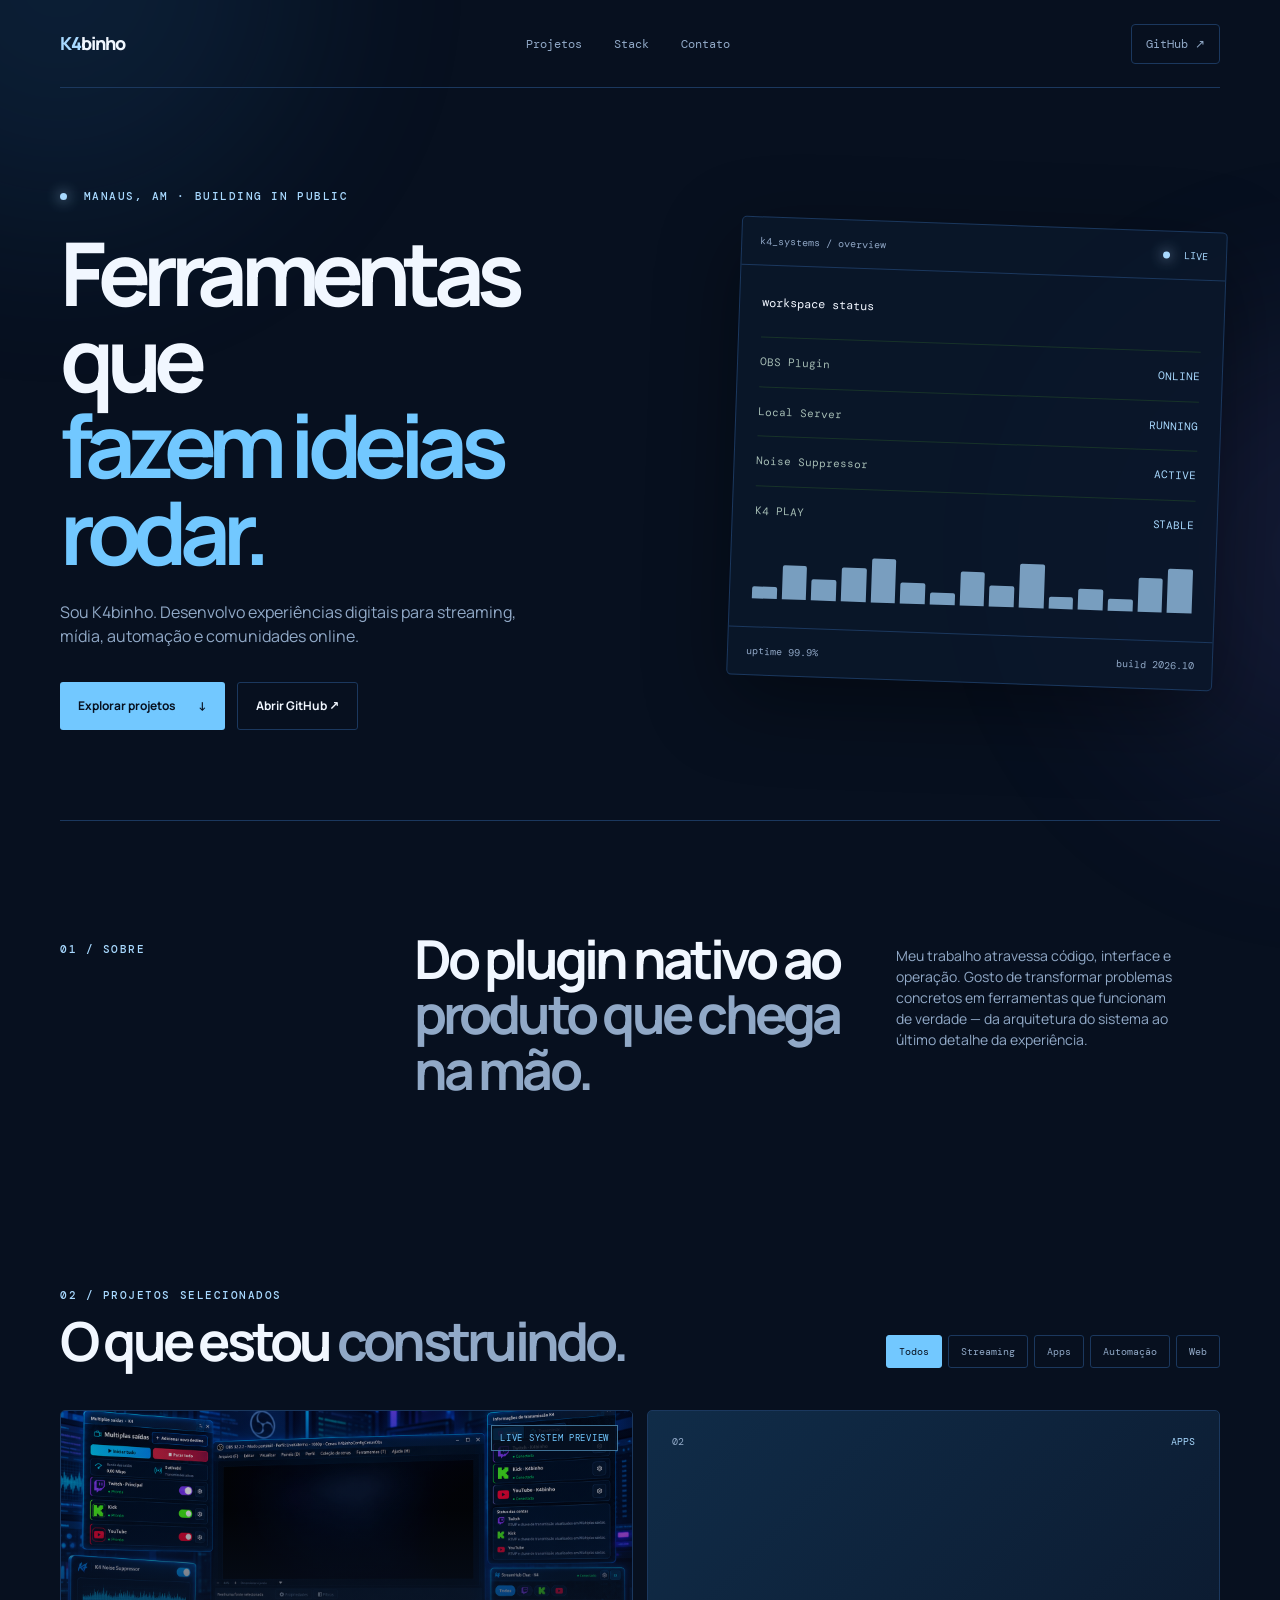
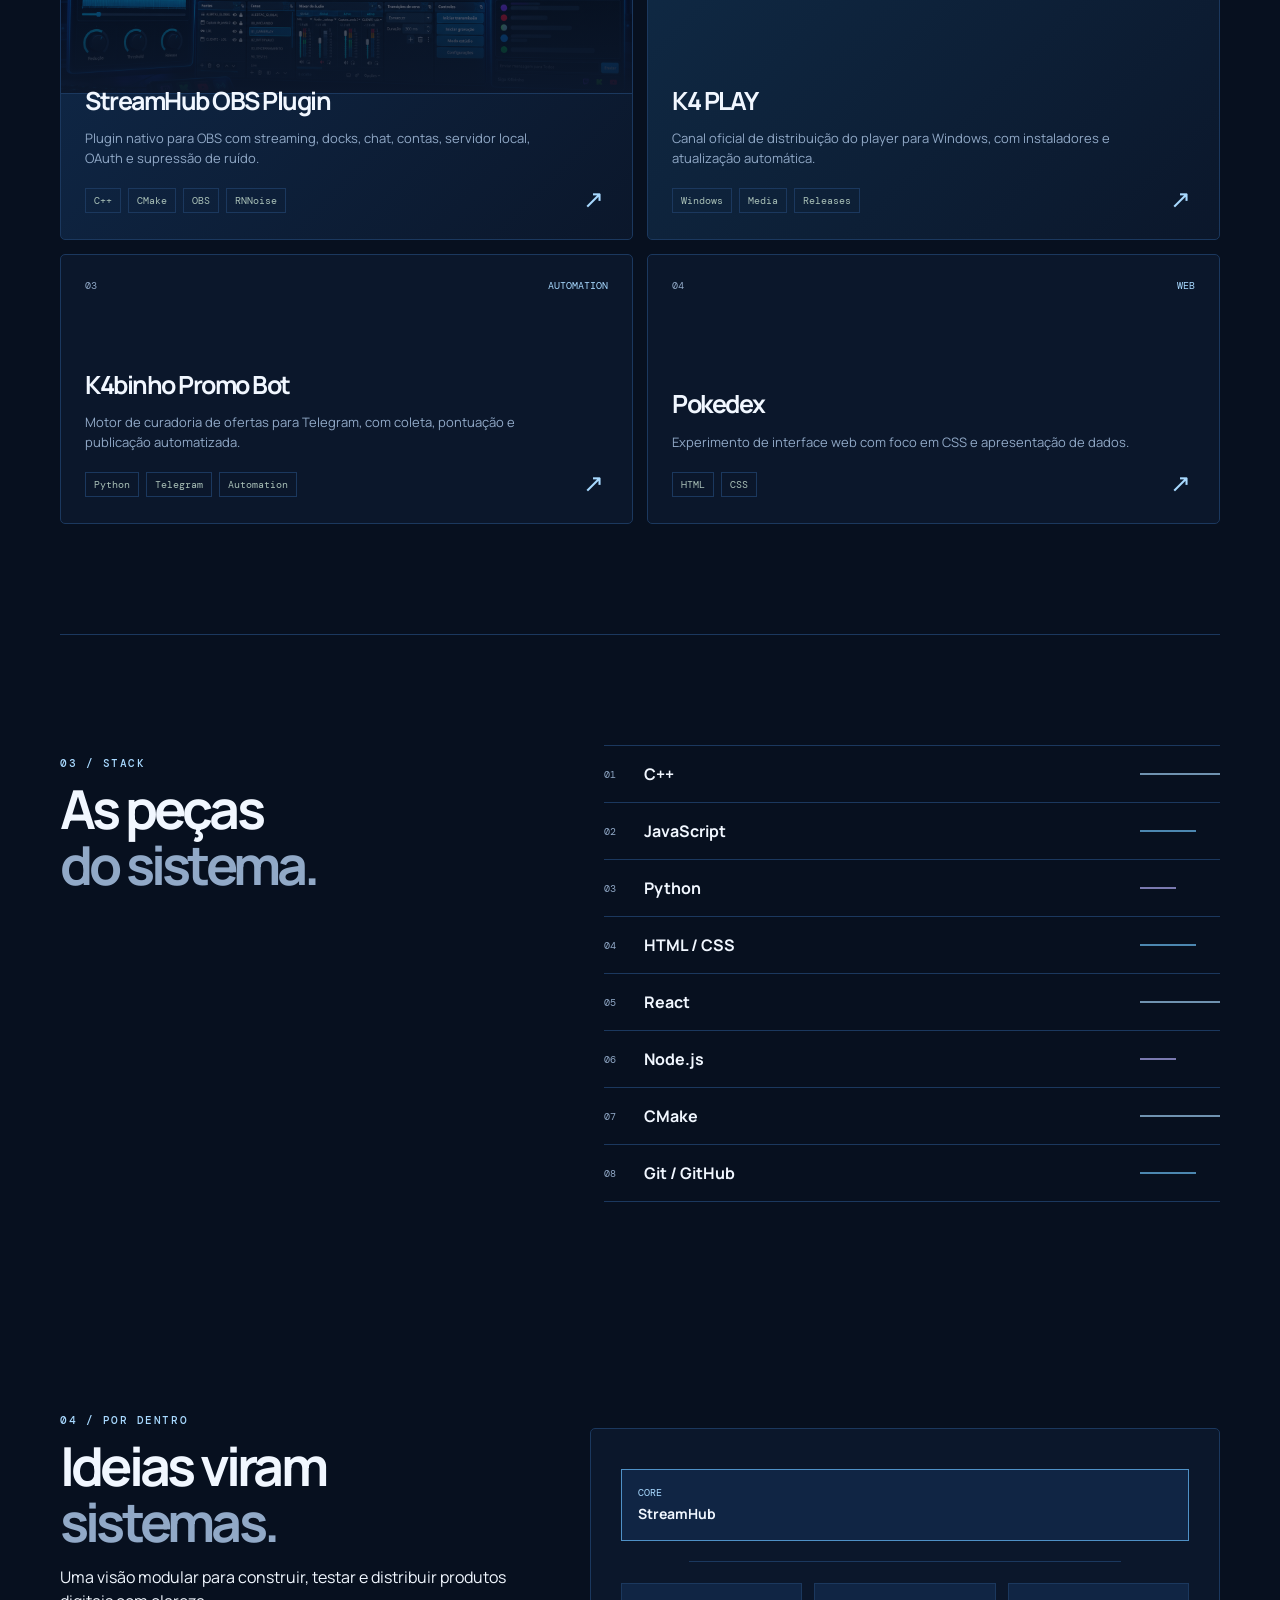
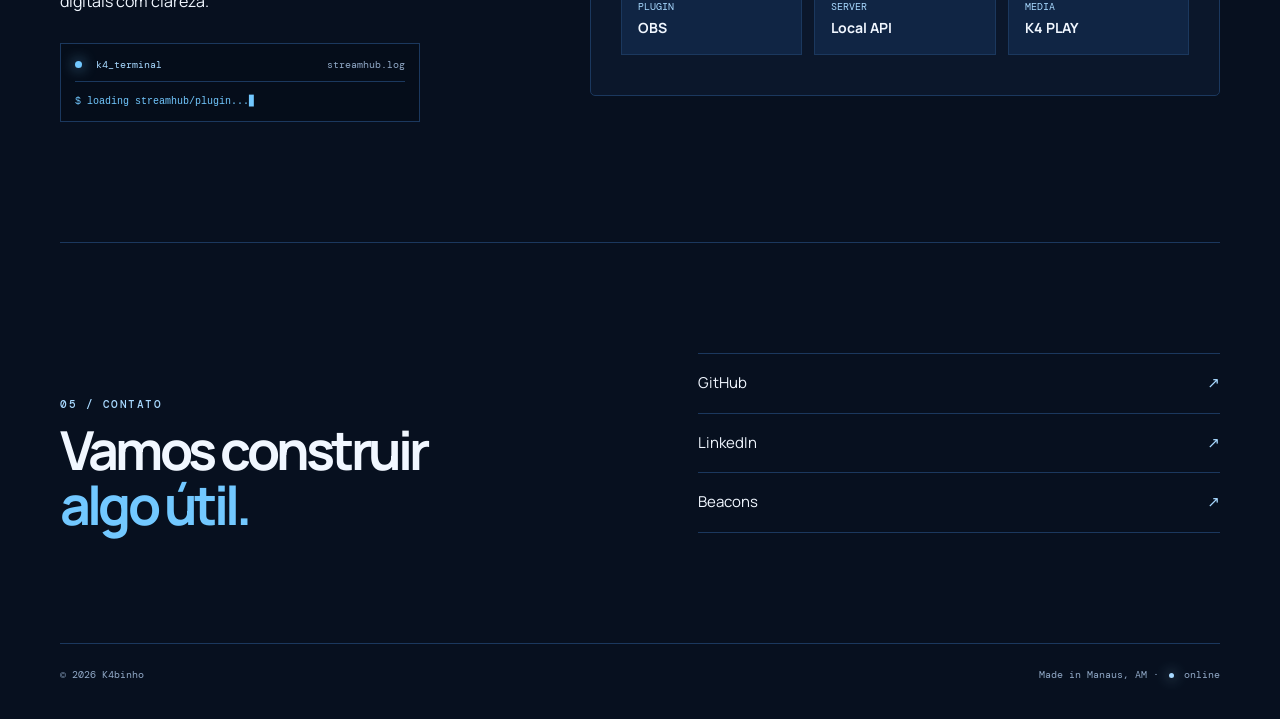
==== index.html @ f8a4375a "feat: add portfolio favicon" ====
<!doctype html>
<html lang="pt-BR">
  <head>
    <meta charset="UTF-8" />
    <meta name="viewport" content="width=device-width, initial-scale=1.0" />
    <meta name="description" content="Portfólio de K4binho: streaming, mídia, automação e experiências digitais." />
    <link rel="icon" type="image/svg+xml" href="./assets/favicon.svg" />
    <title>K4binho — Digital systems & creative tools</title>
    <link rel="stylesheet" href="./styles.css" />
    <link rel="stylesheet" href="./theme-blue.css" />
    <link rel="stylesheet" href="./gallery.css" />
    <link rel="stylesheet" href="./carousel.css" />
  </head>
  <body>
    <div class="ambient ambient-one"></div><div class="ambient ambient-two"></div>
    <header class="site-header container">
      <a class="brand" href="#top" aria-label="K4binho início"><span class="brand-mark">K4</span><span>binho</span></a>
      <nav aria-label="Navegação principal"><a href="#projects">Projetos</a><a href="#stack">Stack</a><a href="#contact">Contato</a></nav>
      <a class="header-link" href="https://github.com/K4binho" target="_blank" rel="noreferrer">GitHub ↗</a>
    </header>

    <main id="top">
      <section class="hero container">
        <div class="hero-copy">
          <p class="eyebrow"><span class="pulse"></span> MANAUS, AM · BUILDING IN PUBLIC</p>
          <h1>Ferramentas que<br /><em>fazem ideias rodar.</em></h1>
          <p class="hero-text">Sou K4binho. Desenvolvo experiências digitais para streaming, mídia, automação e comunidades online.</p>
          <div class="hero-actions"><a class="button button-primary" href="#projects">Explorar projetos <span>↓</span></a><a class="button button-ghost" href="https://github.com/K4binho" target="_blank" rel="noreferrer">Abrir GitHub ↗</a></div>
        </div>
        <div class="system-panel" aria-label="Painel demonstrativo do sistema">
          <div class="panel-top"><span>k4_systems / overview</span><span class="live"><i></i> LIVE</span></div>
          <div class="panel-body"><div class="panel-title">workspace status</div><div class="panel-line"><span>OBS Plugin</span><b>ONLINE</b></div><div class="panel-line"><span>Local Server</span><b>RUNNING</b></div><div class="panel-line"><span>Noise Suppressor</span><b>ACTIVE</b></div><div class="panel-line"><span>K4 PLAY</span><b>STABLE</b></div><div class="signal"><span></span><span></span><span></span><span></span><span></span><span></span><span></span><span></span><span></span><span></span><span></span><span></span><span></span><span></span><span></span></div></div>
          <div class="panel-footer"><span>uptime 99.9%</span><span>build 2026.10</span></div>
        </div>
      </section>

      <section class="intro container"><p class="section-kicker">01 / SOBRE</p><div><h2>Do plugin nativo ao<br /><span>produto que chega na mão.</span></h2></div><p>Meu trabalho atravessa código, interface e operação. Gosto de transformar problemas concretos em ferramentas que funcionam de verdade — da arquitetura do sistema ao último detalhe da experiência.</p></section>

      <section id="projects" class="projects container"><div class="section-heading"><div><p class="section-kicker">02 / PROJETOS SELECIONADOS</p><h2>O que estou <span>construindo.</span></h2></div><div class="filters" role="group" aria-label="Filtrar projetos"><button class="filter active" data-filter="all">Todos</button><button class="filter" data-filter="streaming">Streaming</button><button class="filter" data-filter="apps">Apps</button><button class="filter" data-filter="automation">Automação</button><button class="filter" data-filter="web">Web</button></div></div><div id="project-grid" class="project-grid"></div></section>

      <section id="stack" class="stack container"><div><p class="section-kicker">03 / STACK</p><h2>As peças<br /><span>do sistema.</span></h2></div><div class="stack-list" id="stack-list"></div></section>

      <section class="architecture container"><div class="architecture-copy"><p class="section-kicker">04 / POR DENTRO</p><h2>Ideias viram<br /><span>sistemas.</span></h2><p>Uma visão modular para construir, testar e distribuir produtos digitais com clareza.</p><div class="terminal"><div><span class="live"><i></i> k4_terminal</span><span>streamhub.log</span></div><code id="terminal-line">$ initializing modular workspace...</code></div></div><div class="flow" aria-label="Fluxo de arquitetura"><div class="flow-node main-node"><small>CORE</small><strong>StreamHub</strong></div><div class="flow-branch"><div class="flow-node"><small>PLUGIN</small><strong>OBS</strong></div><div class="flow-node"><small>SERVER</small><strong>Local API</strong></div><div class="flow-node"><small>MEDIA</small><strong>K4 PLAY</strong></div></div></div></section>

      <section id="contact" class="contact container"><div><p class="section-kicker">05 / CONTATO</p><h2>Vamos construir<br /><em>algo útil.</em></h2></div><div class="contact-links"><a href="https://github.com/K4binho" target="_blank" rel="noreferrer"><span>GitHub</span><b>↗</b></a><a href="https://linkedin.com/in/mheinrique/" target="_blank" rel="noreferrer"><span>LinkedIn</span><b>↗</b></a><a href="https://beacons.ai/m_heinrique" target="_blank" rel="noreferrer"><span>Beacons</span><b>↗</b></a></div></section>
    </main>
    <footer class="site-footer container"><span>© 2026 K4binho</span><span>Made in Manaus, AM · <span class="footer-dot"></span> online</span></footer>
    <dialog id="project-modal"><button id="modal-close" class="modal-close" aria-label="Fechar">×</button><div id="modal-content"></div></dialog>
    <script type="module" src="./src/main.js"></script>
  </body>
</html>
---- styles.css ----
@import url('https://fonts.googleapis.com/css2?family=DM+Mono:wght@400;500&family=Manrope:wght@400;500;600;700;800&display=swap');
:root{--bg:#07100e;--surface:#0c1916;--surface-2:#11231e;--text:#eff9f4;--muted:#91aaa0;--line:#1c3930;--green:#98f5bd;--blue:#8ed8ff;--orange:#ffb978}*{box-sizing:border-box}html{scroll-behavior:smooth}body{margin:0;background:var(--bg);color:var(--text);font-family:Manrope,system-ui,sans-serif;line-height:1.5;overflow-x:hidden}.container{width:min(1160px,calc(100% - 48px));margin-inline:auto}.ambient{position:fixed;width:480px;height:480px;border-radius:50%;filter:blur(100px);opacity:.12;pointer-events:none;z-index:-1}.ambient-one{background:#0b9b62;top:-260px;left:-180px}.ambient-two{background:#1687bb;right:-300px;top:35%;opacity:.09}.site-header{height:88px;display:flex;align-items:center;justify-content:space-between;border-bottom:1px solid var(--line)}.brand{display:flex;gap:0;color:var(--text);text-decoration:none;font-size:18px;font-weight:800;letter-spacing:-.06em}.brand-mark{color:var(--green)}nav{display:flex;gap:32px}nav a,.header-link{color:var(--muted);text-decoration:none;font-size:12px;font-family:'DM Mono',monospace}nav a:hover,.header-link:hover{color:var(--green)}.header-link{border:1px solid var(--line);padding:10px 14px;border-radius:4px}.hero{display:grid;grid-template-columns:1.1fr .9fr;align-items:center;gap:80px;min-height:620px;padding:90px 0}.eyebrow,.section-kicker{color:var(--green);font:500 11px 'DM Mono',monospace;letter-spacing:.14em}.pulse,.live i,.footer-dot{display:inline-block;width:7px;height:7px;border-radius:50%;background:var(--green);box-shadow:0 0 14px var(--green);margin-right:8px}.hero h1{font-size:clamp(48px,7vw,88px);line-height:.98;letter-spacing:-.085em;margin:26px 0}.hero h1 em,.contact h2 em{color:var(--green);font-style:normal}.hero-text{max-width:480px;color:var(--muted);font-size:16px}.hero-actions{display:flex;gap:12px;margin-top:34px}.button{display:inline-flex;gap:22px;align-items:center;text-decoration:none;padding:14px 18px;font-size:12px;font-weight:700;border-radius:3px}.button-primary{background:var(--green);color:#07100e}.button-ghost{border:1px solid var(--line);color:var(--text)}.button-ghost:hover{border-color:var(--green)}.system-panel{background:rgba(12,25,22,.84);border:1px solid var(--line);box-shadow:0 24px 80px #0006;border-radius:5px;font-family:'DM Mono',monospace;transform:rotate(2deg)}.panel-top,.panel-footer{display:flex;justify-content:space-between;padding:16px 18px;color:var(--muted);font-size:10px;border-bottom:1px solid var(--line)}.panel-footer{border:0;border-top:1px solid var(--line)}.live{color:var(--green)}.panel-body{padding:28px 22px}.panel-title{color:var(--text);font-size:12px;margin-bottom:25px}.panel-line{display:flex;justify-content:space-between;border-top:1px solid #173329;padding:16px 0;color:#a5bdb4;font-size:11px}.panel-line b{color:var(--green);font-weight:400}.signal{height:64px;display:flex;align-items:end;gap:5px;padding-top:14px}.signal span{width:100%;background:var(--green);opacity:.7;border-radius:2px 2px 0 0}.signal span:nth-child(odd){height:25%}.signal span:nth-child(2n){height:68%}.signal span:nth-child(3n){height:43%}.signal span:nth-child(5n){height:88%}.intro{border-top:1px solid var(--line);padding:110px 0;display:grid;grid-template-columns:1fr 1.4fr 1fr;gap:30px}.intro h2,.section-heading h2,.stack h2,.architecture h2,.contact h2{font-size:clamp(32px,4.2vw,56px);letter-spacing:-.07em;line-height:1.03;margin:0}.intro h2 span,.section-heading h2 span,.stack h2 span,.architecture h2 span{color:var(--muted)}.intro>p:last-child{color:var(--muted);font-size:14px;max-width:280px}.projects{padding:70px 0 110px}.section-heading{display:flex;justify-content:space-between;align-items:end;margin-bottom:42px}.filters{display:flex;gap:6px;flex-wrap:wrap;justify-content:flex-end}.filter{background:transparent;border:1px solid var(--line);color:var(--muted);padding:9px 12px;font:10px 'DM Mono',monospace;cursor:pointer;border-radius:3px}.filter:hover,.filter.active{background:var(--green);border-color:var(--green);color:var(--bg)}.project-grid{display:grid;grid-template-columns:repeat(2,1fr);gap:14px}.project-card{position:relative;min-height:270px;padding:24px;background:var(--surface);border:1px solid var(--line);border-radius:5px;transition:.25s ease;overflow:hidden}.project-card:hover{transform:translateY(-4px);border-color:#4e8b6e}.project-card.flagship{min-height:360px;background:linear-gradient(135deg,#10291e,#0b1714)}.project-card.blue{background:linear-gradient(135deg,#102532,#0b1714)}.project-meta{display:flex;justify-content:space-between;color:var(--muted);font:10px 'DM Mono',monospace;text-transform:uppercase}.project-category{color:var(--green)}.project-content{position:absolute;left:24px;right:52px;bottom:26px}.project-card h3{font-size:25px;letter-spacing:-.06em;margin:0 0 10px}.project-card p{max-width:460px;color:var(--muted);font-size:13px;margin:0 0 20px}.tags{display:flex;gap:7px;flex-wrap:wrap}.tags span{border:1px solid var(--line);padding:5px 8px;color:#a9c0b7;font:10px 'DM Mono',monospace}.project-link{position:absolute;right:22px;bottom:24px;color:var(--green);font-size:25px;text-decoration:none}.stack{border-top:1px solid var(--line);padding:110px 0;display:grid;grid-template-columns:1fr 1.3fr;gap:70px}.stack-list{border-top:1px solid var(--line)}.stack-item{display:grid;grid-template-columns:40px 1fr 80px;align-items:center;padding:16px 0;border-bottom:1px solid var(--line)}.stack-item span{color:var(--muted);font:10px 'DM Mono',monospace}.stack-item strong{font-size:16px}.stack-item i{display:block;height:2px;background:var(--green);opacity:.65}.stack-item:nth-child(2n) i{width:70%;background:var(--blue)}.stack-item:nth-child(3n) i{width:45%;background:var(--orange)}.architecture{display:grid;grid-template-columns:1fr 1.4fr;gap:80px;align-items:center;padding:90px 0 120px}.architecture-copy p:last-child{color:var(--muted);max-width:300px;margin-top:25px}.flow{background:var(--surface);border:1px solid var(--line);padding:40px 30px;border-radius:5px}.flow-node{position:relative;border:1px solid var(--line);background:var(--surface-2);padding:16px;display:flex;flex-direction:column;gap:4px}.flow-node small{font:10px 'DM Mono',monospace;color:var(--green)}.flow-node strong{font-size:14px}.main-node{border-color:#3b8061}.flow-branch{display:grid;grid-template-columns:repeat(3,1fr);gap:12px;margin-top:42px;position:relative}.flow-branch:before{content:'';position:absolute;height:1px;background:var(--line);left:12%;right:12%;top:-22px}.contact{border-top:1px solid var(--line);padding:110px 0;display:flex;justify-content:space-between;align-items:end}.contact-links{width:45%;border-top:1px solid var(--line)}.contact-links a{display:flex;justify-content:space-between;padding:18px 0;border-bottom:1px solid var(--line);color:var(--text);text-decoration:none;font-size:15px}.contact-links a:hover{color:var(--green)}.contact-links b{color:var(--green);font-weight:400}.site-footer{border-top:1px solid var(--line);padding:24px 0 38px;display:flex;justify-content:space-between;color:var(--muted);font:10px 'DM Mono',monospace}.footer-dot{width:5px;height:5px;margin:0 4px}@media(max-width:800px){.container{width:min(100% - 32px,600px)}nav{display:none}.hero{grid-template-columns:1fr;gap:50px;padding:70px 0}.system-panel{max-width:500px;transform:none}.intro,.stack,.architecture{grid-template-columns:1fr;gap:35px;padding:75px 0}.section-heading{display:block}.filters{justify-content:flex-start;margin-top:28px}.project-grid{grid-template-columns:1fr}.project-card.flagship{min-height:310px}.contact{display:block;padding:75px 0}.contact-links{width:100%;margin-top:38px}.site-footer{display:block}.site-footer span+span{display:block;margin-top:8px}}
---- theme-blue.css ----
/* Rem-inspired cold blue visual theme */
:root{--bg:#07101f;--surface:#0b172b;--surface-2:#102544;--text:#f1f7ff;--muted:#91a9c7;--line:#1b385e;--green:#a8d9ff;--blue:#72c8ff;--orange:#b9b4ff}
.ambient-one{background:#2d85d3}.ambient-two{background:#7269db;opacity:.11}
.hero h1 em,.contact h2 em{color:var(--blue)}
.button-primary{background:var(--blue);color:#07101f}
.filter:hover,.filter.active{background:var(--blue);border-color:var(--blue);color:var(--bg)}
.project-card.flagship{background:linear-gradient(135deg,#102b4d,#0b172b)}
.project-card.blue{background:linear-gradient(135deg,#102c48,#0b172b)}
.project-card:hover{border-color:#4f91c7}.main-node{border-color:#4f91c7}.system-panel{background:rgba(11,23,43,.88)}
.project-card{animation:cardIn .6s both;animation-delay:calc(var(--card-index, 0) * 70ms)}.project-card:nth-child(2){--card-index:1}.project-card:nth-child(3){--card-index:2}.project-card:nth-child(4){--card-index:3}.project-card:nth-child(5){--card-index:4}.project-card:nth-child(6){--card-index:5}.project-open{border:0;background:transparent;cursor:pointer}.flow-node{animation:nodePulse 3s ease-in-out infinite}.flow-node:nth-child(2){animation-delay:.3s}.flow-node:nth-child(3){animation-delay:.6s}.flow-node:nth-child(4){animation-delay:.9s}.terminal{margin-top:30px;border:1px solid var(--line);background:#050d1a;padding:14px;font:10px 'DM Mono',monospace;color:var(--muted);max-width:360px}.terminal>div{display:flex;justify-content:space-between;border-bottom:1px solid var(--line);padding-bottom:10px;margin-bottom:12px}.terminal code{color:var(--blue)}.terminal code:after{content:'▋';animation:blink 1s infinite}.terminal .live i{background:var(--blue);box-shadow:0 0 14px var(--blue)}#project-modal{width:min(640px,calc(100% - 32px));border:1px solid #396a9b;background:#0b172b;color:var(--text);padding:38px;border-radius:6px;box-shadow:0 30px 100px #000b}#project-modal::backdrop{background:#020713cc;backdrop-filter:blur(5px)}#project-modal h2{font-size:clamp(30px,5vw,54px);letter-spacing:-.07em;line-height:1;margin:12px 0 20px}.modal-description{color:var(--muted);font-size:14px;line-height:1.7}.modal-status{color:var(--blue);font:11px 'DM Mono',monospace;margin:22px 0}.modal-flow{display:flex;align-items:center;gap:8px;flex-wrap:wrap;margin:26px 0}.modal-flow span{border:1px solid var(--line);padding:10px;color:var(--text);font:10px 'DM Mono',monospace;animation:cardIn .5s both;animation-delay:var(--delay)}.modal-flow b{color:var(--blue);font-weight:400}.modal-tags{display:flex;gap:8px;flex-wrap:wrap;margin:24px 0}.modal-tags span{background:var(--surface-2);padding:6px 9px;font:10px 'DM Mono',monospace;color:var(--muted)}.modal-close{position:absolute;right:16px;top:12px;border:0;background:none;color:var(--muted);font-size:28px;cursor:pointer}.modal-close:hover{color:var(--blue)}@keyframes cardIn{from{opacity:0;transform:translateY(16px)}to{opacity:1;transform:translateY(0)}}@keyframes nodePulse{0%,100%{box-shadow:0 0 0 #72c8ff00}50%{box-shadow:0 0 24px #72c8ff1c}}@keyframes blink{50%{opacity:0}}
---- gallery.css ----
.gallery{margin:24px 0}.gallery-main{height:280px;background:#050d1a;border:1px solid var(--line);border-radius:4px;display:flex;align-items:center;justify-content:center;overflow:hidden}.gallery-main img{width:100%;height:100%;object-fit:contain;animation:galleryIn .35s ease}.gallery-thumbs{display:flex;gap:7px;overflow-x:auto;padding:10px 0 2px}.gallery-thumb{border:1px solid var(--line);padding:0;background:var(--surface);width:58px;height:42px;flex:0 0 auto;cursor:pointer;opacity:.6;border-radius:3px;overflow:hidden}.gallery-thumb:hover,.gallery-thumb.active{opacity:1;border-color:var(--blue);box-shadow:0 0 12px #72c8ff33}.gallery-thumb img{width:100%;height:100%;object-fit:cover}@keyframes galleryIn{from{opacity:.3;transform:scale(.98)}to{opacity:1;transform:scale(1)}}
.project-preview{position:absolute;inset:0;height:58%;overflow:hidden;border-bottom:1px solid var(--line);background:#050d1a}.project-preview:after{content:'';position:absolute;inset:0;background:linear-gradient(180deg,#07101f11 35%,#0b172bf9 100%)}.project-preview img{width:100%;height:100%;object-fit:cover;object-position:center;opacity:.78;transition:transform .5s ease,opacity .3s ease}.project-card:hover .project-preview img{transform:scale(1.04);opacity:.95}.project-preview span{position:absolute;z-index:1;top:14px;right:14px;border:1px solid #72c8ff88;background:#07101fcc;color:var(--blue);padding:6px 8px;font:9px 'DM Mono',monospace;letter-spacing:.08em}.project-card.flagship .project-content{bottom:26px}.system-panel{position:relative}
---- carousel.css ----
#project-modal{width:min(980px,calc(100% - 32px));}
html{scrollbar-color:#3a9de8 #07101f;scrollbar-width:thin}
body::-webkit-scrollbar{width:11px}
body::-webkit-scrollbar-track{background:#07101f}
body::-webkit-scrollbar-thumb{background:linear-gradient(180deg,#72c8ff,#3a75e8);border:3px solid #07101f;border-radius:999px}
body::-webkit-scrollbar-thumb:hover{background:#a8ddff}
body.modal-open{overflow:hidden}
#project-modal{max-height:calc(100vh - 28px);overflow:hidden;overflow-y:hidden;scrollbar-width:none;-ms-overflow-style:none}
#project-modal::-webkit-scrollbar,#modal-content::-webkit-scrollbar{display:none;width:0;height:0}
#modal-content{overflow:hidden;scrollbar-width:none;-ms-overflow-style:none}
.gallery-main{position:relative;height:clamp(280px,43vh,460px);display:flex;align-items:center;justify-content:center;overflow:hidden;border:1px solid rgba(96,184,255,.25);background:#06101f;border-radius:12px}
.gallery-main{user-select:none;touch-action:none}
.gallery-main img{width:100%;height:100%;object-fit:contain;padding:18px;transform:translate(var(--pan-x,0px),var(--pan-y,0px)) scale(var(--zoom,1));transform-origin:center;transition:transform .16s ease-out;cursor:grab;will-change:transform;user-select:none;-webkit-user-drag:none}
.gallery-main.is-dragging img{cursor:grabbing;transition:none}
.gallery-main img.gallery-slide{animation:gallery-slide-in .28s ease-out}
@keyframes gallery-slide-in{from{opacity:0;filter:blur(3px)}to{opacity:1;filter:blur(0)}}
.gallery-arrow{position:absolute;z-index:2;top:50%;transform:translateY(-50%);width:38px;height:38px;border:1px solid rgba(160,218,255,.42);border-radius:50%;background:rgba(5,18,38,.52);backdrop-filter:blur(10px);color:#dff4ff;font:300 19px/1 'DM Mono',monospace;cursor:pointer;transition:transform .22s ease,background .22s ease,border-color .22s ease,box-shadow .22s ease}
.gallery-arrow:hover{background:rgba(65,157,226,.8);border-color:#b9e8ff;color:#06101f;box-shadow:0 0 18px rgba(75,175,255,.35);transform:translateY(-50%) scale(1.08)}
.gallery-arrow:active{transform:translateY(-50%) scale(.96)}
.gallery-prev{left:16px}.gallery-next{right:16px}
.gallery-counter{position:absolute;right:18px;bottom:14px;padding:5px 10px;border:1px solid rgba(116,198,255,.35);border-radius:999px;background:rgba(5,18,38,.85);color:#b9ddf5;font-size:12px;letter-spacing:.08em}
.project-card.flagship{min-height:430px}.project-card.flagship .project-preview{height:66%}.project-card.flagship .project-content{z-index:2}
@media (max-width:700px){#project-modal{width:calc(100% - 20px);padding:28px 20px}.gallery-main{height:300px}.gallery-main img{padding:8px}.gallery-arrow{width:38px;height:38px}.project-card.flagship{min-height:390px}}
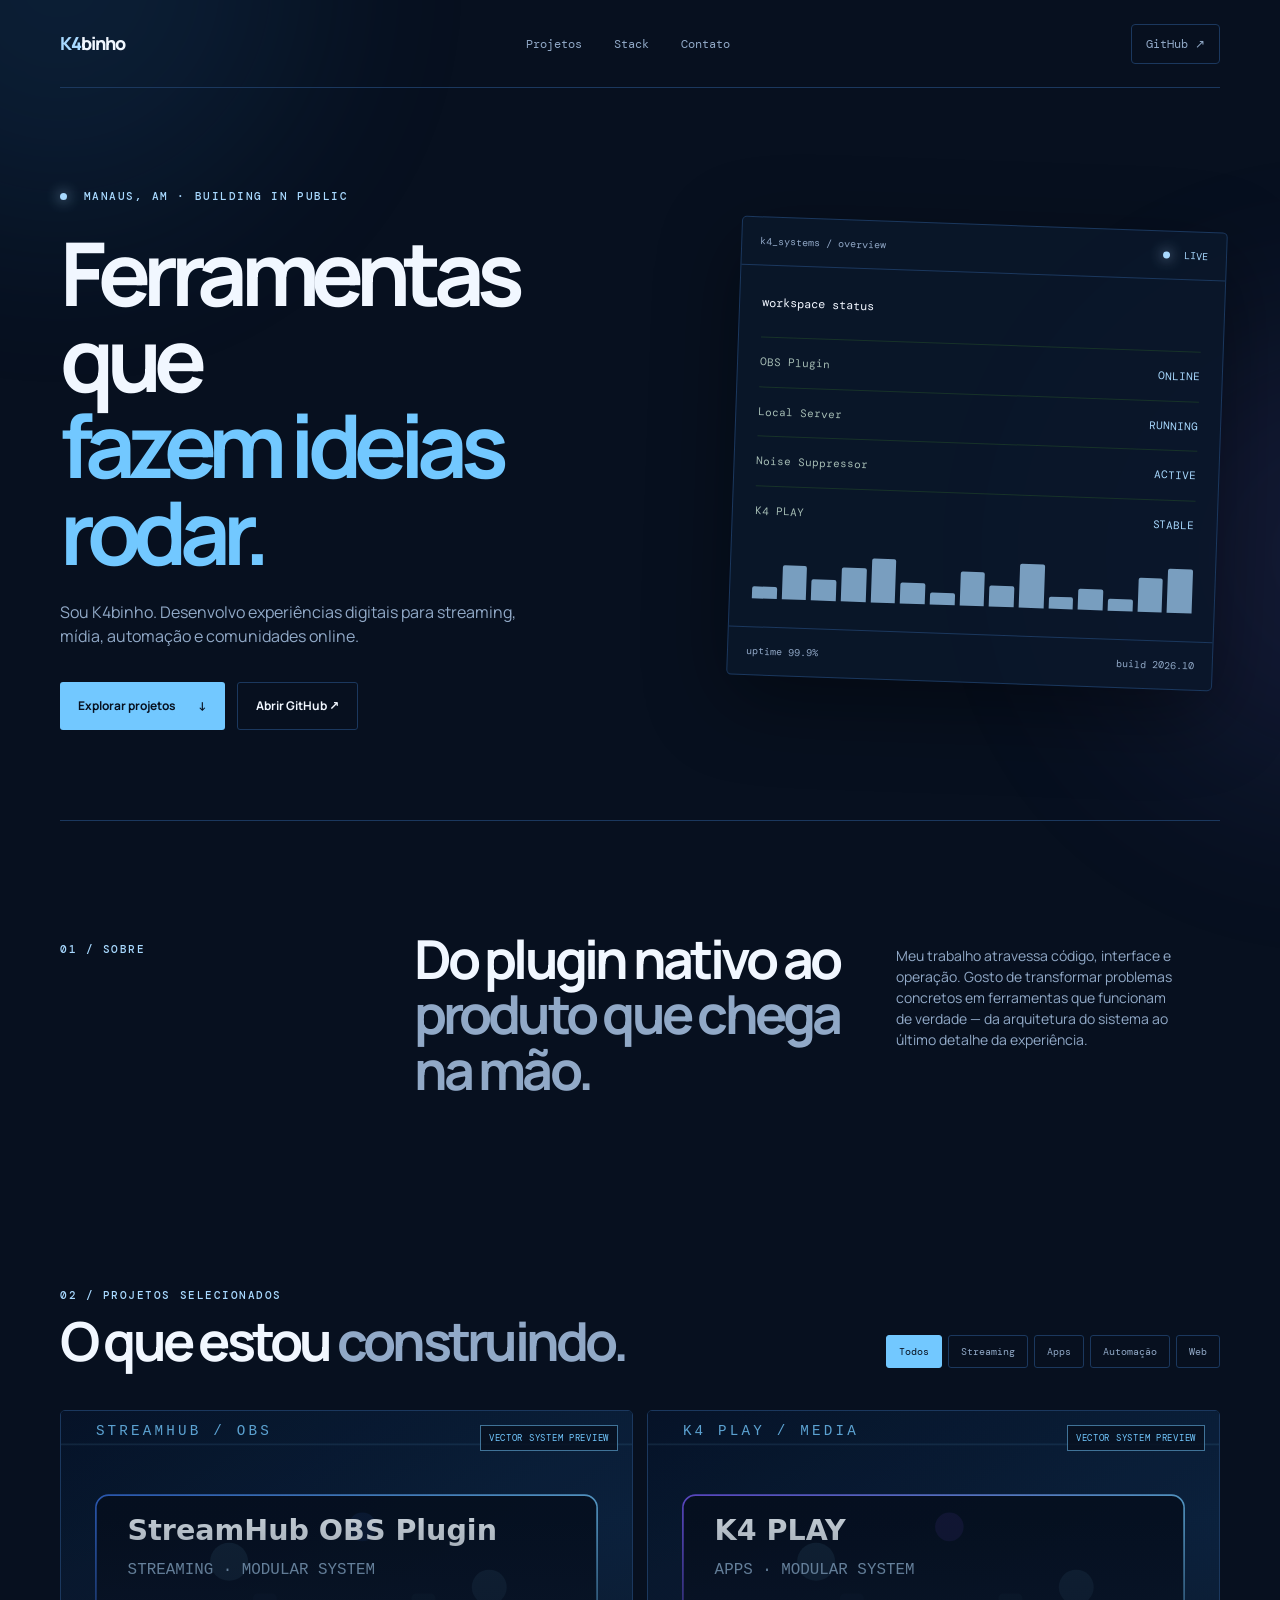
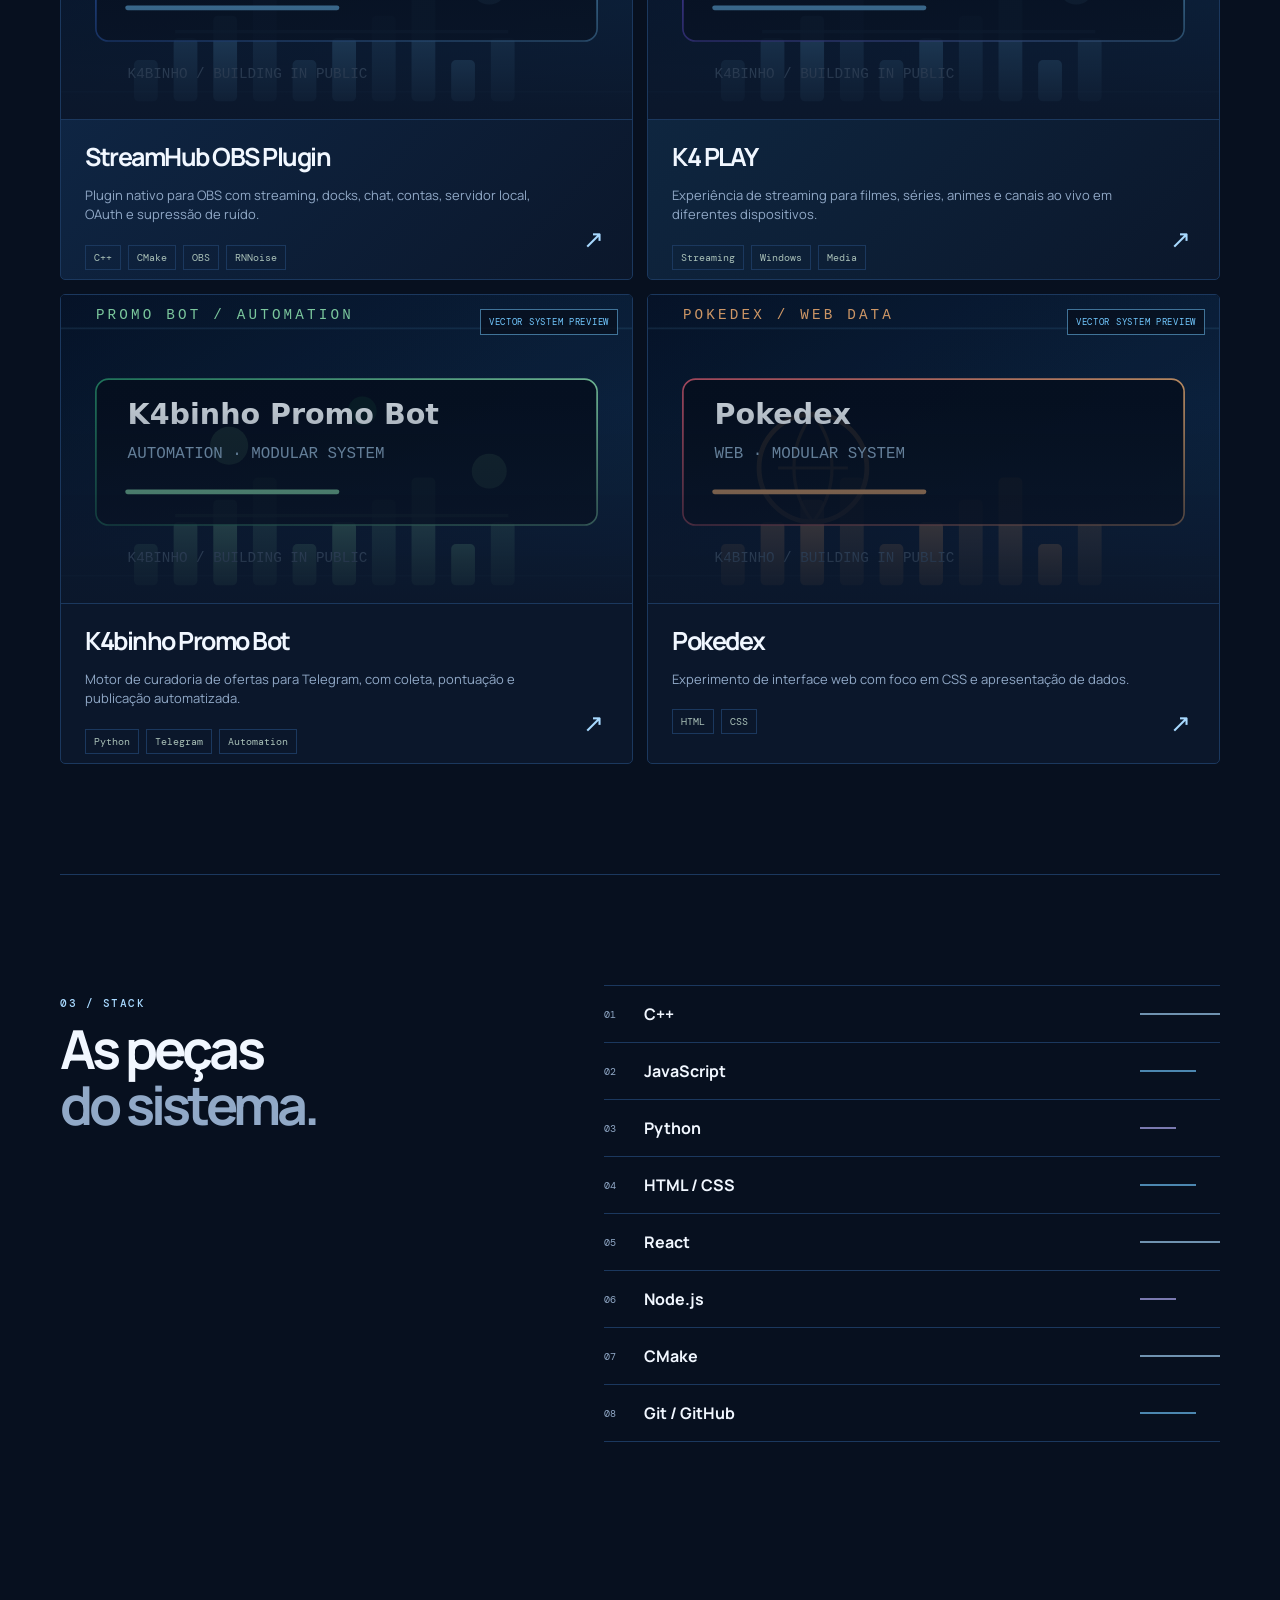
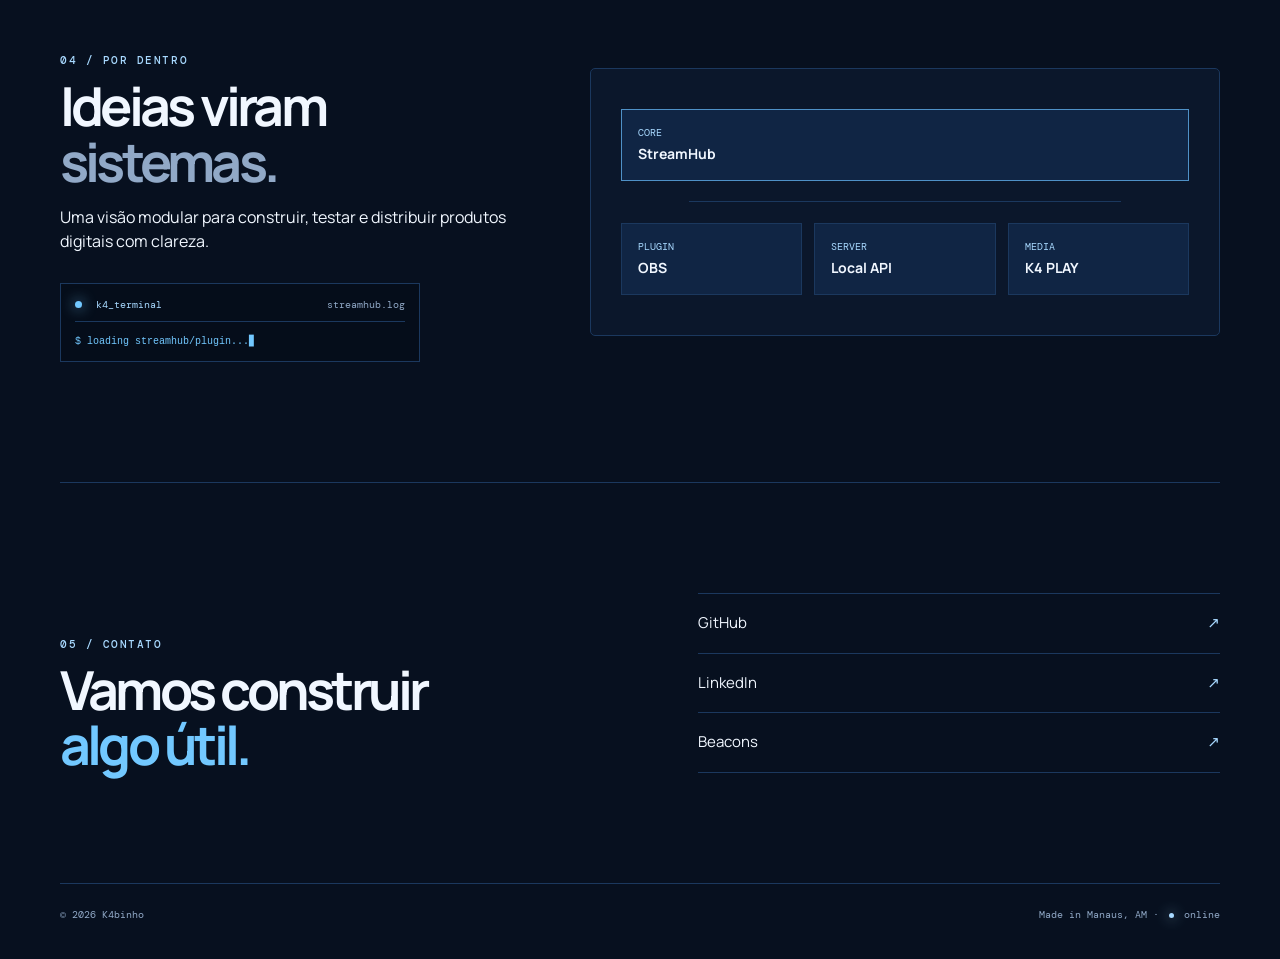
==== commit 7982118f: "fix: compact mobile project modal" ====
--- a/index.html
+++ b/index.html
@@ -9,7 +9,7 @@
     <link rel="stylesheet" href="./styles.css" />
     <link rel="stylesheet" href="./theme-blue.css" />
     <link rel="stylesheet" href="./gallery.css" />
-    <link rel="stylesheet" href="./carousel.css" />
+    <link rel="stylesheet" href="./carousel.css?v=4" />
   </head>
   <body>
     <div class="ambient ambient-one"></div><div class="ambient ambient-two"></div>
@@ -46,6 +46,6 @@
     </main>
     <footer class="site-footer container"><span>© 2026 K4binho</span><span>Made in Manaus, AM · <span class="footer-dot"></span> online</span></footer>
     <dialog id="project-modal"><button id="modal-close" class="modal-close" aria-label="Fechar">×</button><div id="modal-content"></div></dialog>
-    <script type="module" src="./src/main.js"></script>
+    <script type="module" src="./src/main.js?v=3"></script>
   </body>
 </html>
--- a/gallery.css
+++ b/gallery.css
@@ -1,2 +1,2 @@
 .gallery{margin:24px 0}.gallery-main{height:280px;background:#050d1a;border:1px solid var(--line);border-radius:4px;display:flex;align-items:center;justify-content:center;overflow:hidden}.gallery-main img{width:100%;height:100%;object-fit:contain;animation:galleryIn .35s ease}.gallery-thumbs{display:flex;gap:7px;overflow-x:auto;padding:10px 0 2px}.gallery-thumb{border:1px solid var(--line);padding:0;background:var(--surface);width:58px;height:42px;flex:0 0 auto;cursor:pointer;opacity:.6;border-radius:3px;overflow:hidden}.gallery-thumb:hover,.gallery-thumb.active{opacity:1;border-color:var(--blue);box-shadow:0 0 12px #72c8ff33}.gallery-thumb img{width:100%;height:100%;object-fit:cover}@keyframes galleryIn{from{opacity:.3;transform:scale(.98)}to{opacity:1;transform:scale(1)}}
-.project-preview{position:absolute;inset:0;height:58%;overflow:hidden;border-bottom:1px solid var(--line);background:#050d1a}.project-preview:after{content:'';position:absolute;inset:0;background:linear-gradient(180deg,#07101f11 35%,#0b172bf9 100%)}.project-preview img{width:100%;height:100%;object-fit:cover;object-position:center;opacity:.78;transition:transform .5s ease,opacity .3s ease}.project-card:hover .project-preview img{transform:scale(1.04);opacity:.95}.project-preview span{position:absolute;z-index:1;top:14px;right:14px;border:1px solid #72c8ff88;background:#07101fcc;color:var(--blue);padding:6px 8px;font:9px 'DM Mono',monospace;letter-spacing:.08em}.project-card.flagship .project-content{bottom:26px}.system-panel{position:relative}
+.project-preview{position:absolute;inset:0;height:58%;overflow:hidden;border-bottom:1px solid var(--line);background:#050d1a}.project-preview:after{content:'';position:absolute;inset:0;background:linear-gradient(180deg,#07101f11 35%,#0b172bf9 100%);pointer-events:none}.project-preview .project-visual{display:block;width:100%;height:100%;opacity:.86;transition:transform .5s ease,opacity .3s ease}.project-card:hover .project-preview .project-visual{transform:scale(1.035);opacity:1}.project-preview span{position:absolute;z-index:1;top:14px;right:14px;border:1px solid #72c8ff88;background:#07101fcc;color:var(--blue);padding:6px 8px;font:9px 'DM Mono',monospace;letter-spacing:.08em}.project-card.flagship .project-content{bottom:26px}.system-panel{position:relative}
--- a/carousel.css
+++ b/carousel.css
@@ -1,4 +1,6 @@
 #project-modal{width:min(980px,calc(100% - 32px));}
+.modal-actions{display:flex;gap:10px;flex-wrap:wrap;margin-top:24px}
+.modal-visual{margin:24px 0;border:1px solid rgba(114,200,255,.28);border-radius:10px;overflow:hidden;background:#06101f;box-shadow:inset 0 0 40px #0006}.modal-visual .project-visual{display:block;width:100%;height:auto;min-height:250px}
 html{scrollbar-color:#3a9de8 #07101f;scrollbar-width:thin}
 body::-webkit-scrollbar{width:11px}
 body::-webkit-scrollbar-track{background:#07101f}
@@ -19,5 +21,37 @@
 .gallery-arrow:active{transform:translateY(-50%) scale(.96)}
 .gallery-prev{left:16px}.gallery-next{right:16px}
 .gallery-counter{position:absolute;right:18px;bottom:14px;padding:5px 10px;border:1px solid rgba(116,198,255,.35);border-radius:999px;background:rgba(5,18,38,.85);color:#b9ddf5;font-size:12px;letter-spacing:.08em}
-.project-card.flagship{min-height:430px}.project-card.flagship .project-preview{height:66%}.project-card.flagship .project-content{z-index:2}
-@media (max-width:700px){#project-modal{width:calc(100% - 20px);padding:28px 20px}.gallery-main{height:300px}.gallery-main img{padding:8px}.gallery-arrow{width:38px;height:38px}.project-card.flagship{min-height:390px}}
+.project-card.flagship{min-height:470px}.project-card.flagship .project-preview{height:66%}.project-card.flagship .project-content{z-index:2}
+.project-card.has-preview{min-height:470px}.project-card.has-preview .project-preview{height:66%}.project-card.has-preview .project-content{top:calc(66% + 18px);bottom:auto;z-index:2}
+.project-card{cursor:pointer}
+.project-card.flagship .project-content{top:calc(66% + 18px);bottom:auto}
+@media (max-width:700px){#project-modal{width:calc(100% - 20px);padding:28px 20px}.gallery-main{height:300px}.gallery-main img{padding:8px}.gallery-arrow{width:38px;height:38px}.project-card.flagship,.project-card.has-preview{min-height:430px}}
+
+@media (max-width:700px){
+  .project-card{min-height:320px;padding:22px 24px}
+  .project-card .project-content{left:24px;right:78px;bottom:58px}
+  .project-card .project-content p{margin-bottom:16px;line-height:1.55}
+  .project-card .project-link{right:22px;bottom:20px;width:42px;height:42px;display:grid;place-items:center;font-size:22px;line-height:1}
+  .project-card.has-preview{min-height:0;padding:0;display:flex;flex-direction:column}
+  .project-card.has-preview .project-preview{position:relative;inset:auto;height:230px;flex:0 0 230px;border-bottom:1px solid var(--line)}
+  .project-card.has-preview .project-meta{position:absolute;z-index:3;top:18px;left:24px;right:24px}
+  .project-card.has-preview .project-content{position:relative;inset:auto;left:auto;right:auto;bottom:auto;min-height:190px;padding:22px 78px 60px 24px}
+  .project-card.has-preview .project-link{bottom:20px}
+  .project-card h3{font-size:24px;line-height:1.1}
+  .project-card p{font-size:13px}
+}
+
+@media (max-width:700px){
+  #project-modal{max-height:calc(100vh - 18px);padding:22px 18px;margin:auto}
+  #project-modal h2{font-size:32px;margin:8px 0 12px}
+  .modal-description{font-size:13px;line-height:1.45}
+  .modal-status{margin:12px 0;font-size:10px}
+  .modal-visual{margin:14px 0;height:150px}
+  .modal-visual .project-visual{height:150px;min-height:0}
+  .modal-flow{gap:5px;margin:14px 0}
+  .modal-flow span{padding:7px 8px;font-size:9px}
+  .modal-tags{gap:5px;margin:14px 0}
+  .modal-tags span{padding:5px 7px;font-size:9px}
+  .modal-actions{gap:7px;margin-top:14px}
+  .modal-actions .button{padding:10px 11px;font-size:11px}
+}
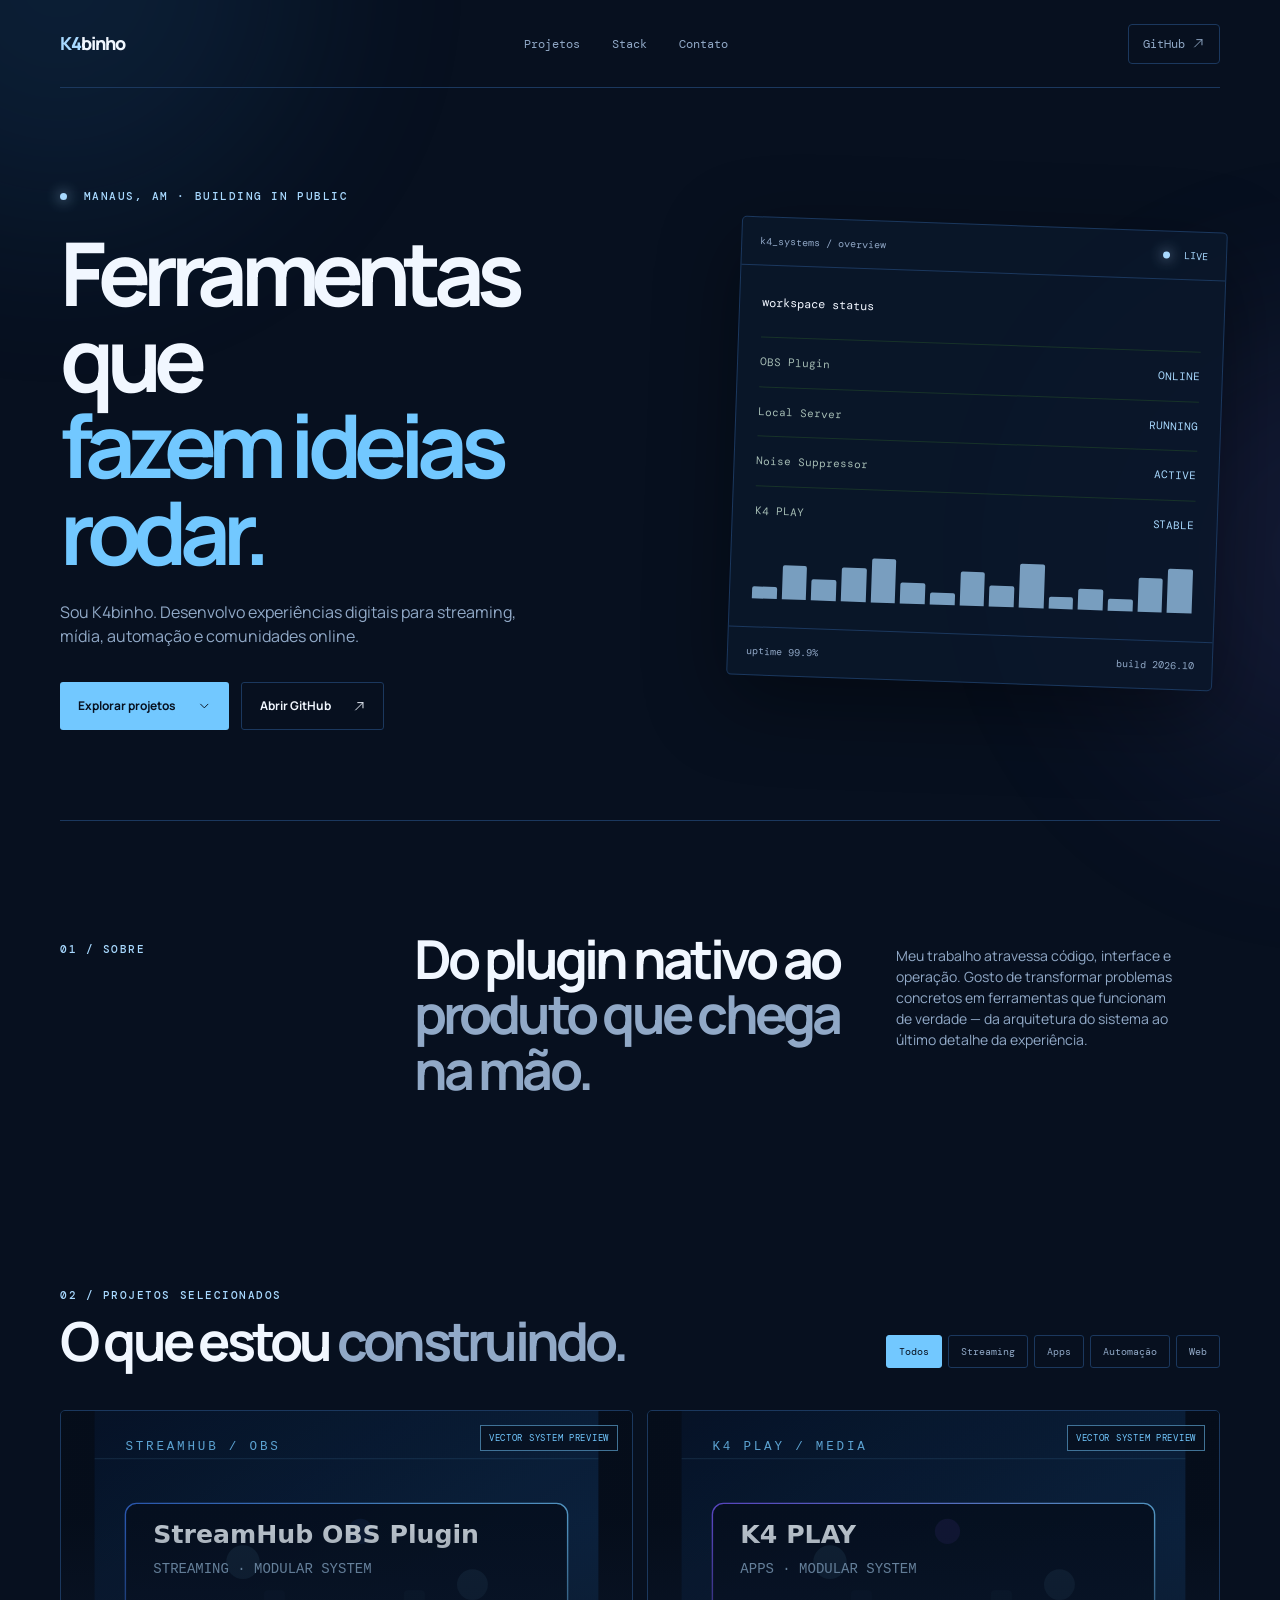
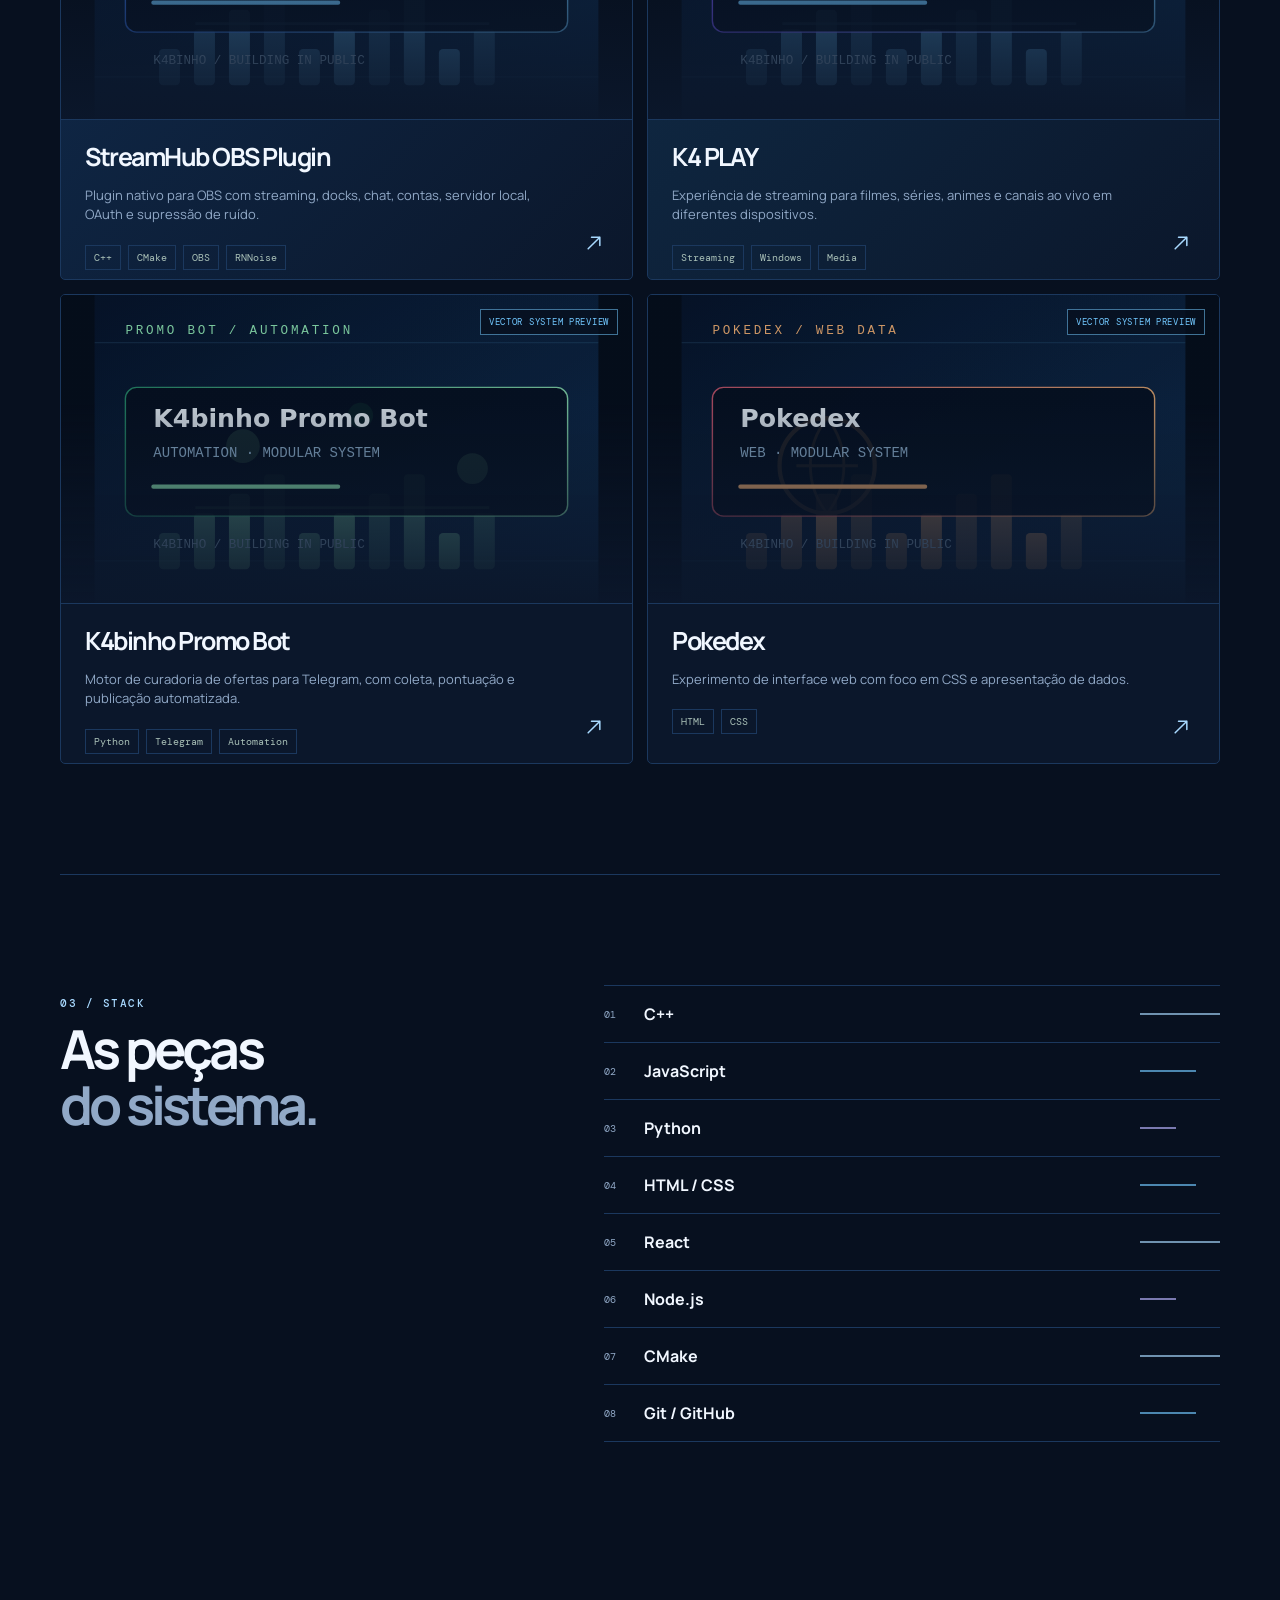
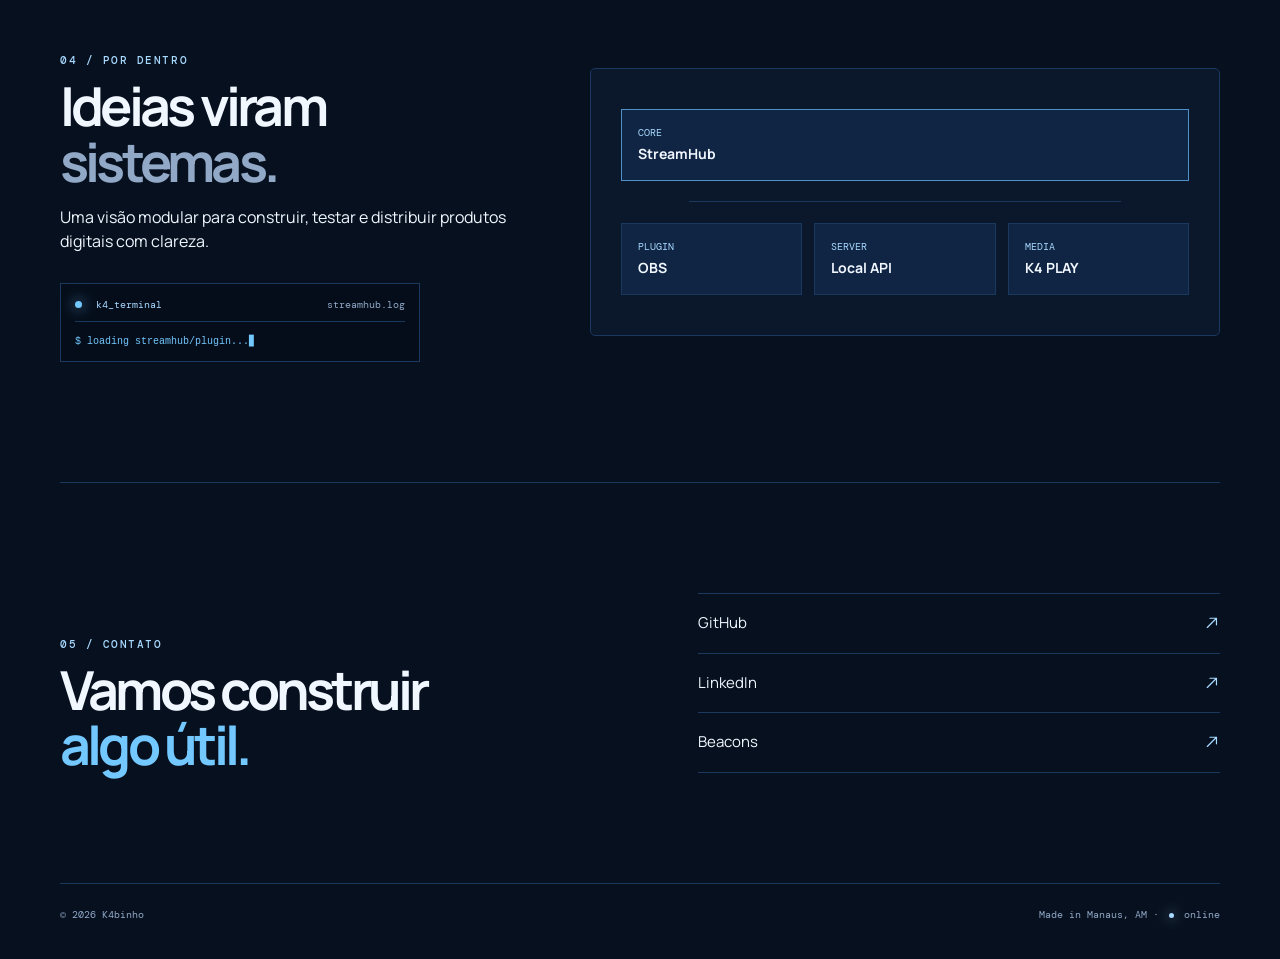
==== commit 71fba934: "fix: replace ui glyphs with svg icons" ====
--- a/index.html
+++ b/index.html
@@ -16,7 +16,7 @@
     <header class="site-header container">
       <a class="brand" href="#top" aria-label="K4binho início"><span class="brand-mark">K4</span><span>binho</span></a>
       <nav aria-label="Navegação principal"><a href="#projects">Projetos</a><a href="#stack">Stack</a><a href="#contact">Contato</a></nav>
-      <a class="header-link" href="https://github.com/K4binho" target="_blank" rel="noreferrer">GitHub ↗</a>
+      <a class="header-link" href="https://github.com/K4binho" target="_blank" rel="noreferrer">GitHub <svg class="icon-svg" viewBox="0 0 24 24" aria-hidden="true"><path d="M5 19 19 5M9 5h10v10"/></svg></a>
     </header>
 
     <main id="top">
@@ -25,7 +25,7 @@
           <p class="eyebrow"><span class="pulse"></span> MANAUS, AM · BUILDING IN PUBLIC</p>
           <h1>Ferramentas que<br /><em>fazem ideias rodar.</em></h1>
           <p class="hero-text">Sou K4binho. Desenvolvo experiências digitais para streaming, mídia, automação e comunidades online.</p>
-          <div class="hero-actions"><a class="button button-primary" href="#projects">Explorar projetos <span>↓</span></a><a class="button button-ghost" href="https://github.com/K4binho" target="_blank" rel="noreferrer">Abrir GitHub ↗</a></div>
+          <div class="hero-actions"><a class="button button-primary" href="#projects">Explorar projetos <svg class="icon-svg" viewBox="0 0 24 24" aria-hidden="true"><path d="M5 8l7 7 7-7"/></svg></a><a class="button button-ghost" href="https://github.com/K4binho" target="_blank" rel="noreferrer">Abrir GitHub <svg class="icon-svg" viewBox="0 0 24 24" aria-hidden="true"><path d="M5 19 19 5M9 5h10v10"/></svg></a></div>
         </div>
         <div class="system-panel" aria-label="Painel demonstrativo do sistema">
           <div class="panel-top"><span>k4_systems / overview</span><span class="live"><i></i> LIVE</span></div>
@@ -42,10 +42,10 @@
 
       <section class="architecture container"><div class="architecture-copy"><p class="section-kicker">04 / POR DENTRO</p><h2>Ideias viram<br /><span>sistemas.</span></h2><p>Uma visão modular para construir, testar e distribuir produtos digitais com clareza.</p><div class="terminal"><div><span class="live"><i></i> k4_terminal</span><span>streamhub.log</span></div><code id="terminal-line">$ initializing modular workspace...</code></div></div><div class="flow" aria-label="Fluxo de arquitetura"><div class="flow-node main-node"><small>CORE</small><strong>StreamHub</strong></div><div class="flow-branch"><div class="flow-node"><small>PLUGIN</small><strong>OBS</strong></div><div class="flow-node"><small>SERVER</small><strong>Local API</strong></div><div class="flow-node"><small>MEDIA</small><strong>K4 PLAY</strong></div></div></div></section>
 
-      <section id="contact" class="contact container"><div><p class="section-kicker">05 / CONTATO</p><h2>Vamos construir<br /><em>algo útil.</em></h2></div><div class="contact-links"><a href="https://github.com/K4binho" target="_blank" rel="noreferrer"><span>GitHub</span><b>↗</b></a><a href="https://linkedin.com/in/mheinrique/" target="_blank" rel="noreferrer"><span>LinkedIn</span><b>↗</b></a><a href="https://beacons.ai/m_heinrique" target="_blank" rel="noreferrer"><span>Beacons</span><b>↗</b></a></div></section>
+      <section id="contact" class="contact container"><div><p class="section-kicker">05 / CONTATO</p><h2>Vamos construir<br /><em>algo útil.</em></h2></div><div class="contact-links"><a href="https://github.com/K4binho" target="_blank" rel="noreferrer"><span>GitHub</span><b><svg class="icon-svg" viewBox="0 0 24 24" aria-hidden="true"><path d="M5 19 19 5M9 5h10v10"/></svg></b></a><a href="https://linkedin.com/in/mheinrique/" target="_blank" rel="noreferrer"><span>LinkedIn</span><b><svg class="icon-svg" viewBox="0 0 24 24" aria-hidden="true"><path d="M5 19 19 5M9 5h10v10"/></svg></b></a><a href="https://beacons.ai/m_heinrique" target="_blank" rel="noreferrer"><span>Beacons</span><b><svg class="icon-svg" viewBox="0 0 24 24" aria-hidden="true"><path d="M5 19 19 5M9 5h10v10"/></svg></b></a></div></section>
     </main>
     <footer class="site-footer container"><span>© 2026 K4binho</span><span>Made in Manaus, AM · <span class="footer-dot"></span> online</span></footer>
-    <dialog id="project-modal"><button id="modal-close" class="modal-close" aria-label="Fechar">×</button><div id="modal-content"></div></dialog>
+    <dialog id="project-modal"><button id="modal-close" class="modal-close" aria-label="Fechar"><svg class="icon-svg" viewBox="0 0 24 24" aria-hidden="true"><path d="m6 6 12 12M18 6 6 18"/></svg></button><div id="modal-content"></div></dialog>
     <script type="module" src="./src/main.js?v=3"></script>
   </body>
 </html>
--- a/carousel.css
+++ b/carousel.css
@@ -1,4 +1,6 @@
 #project-modal{width:min(980px,calc(100% - 32px));}
+.icon-svg{display:inline-block;width:1.05em;height:1.05em;vertical-align:-.18em;fill:none;stroke:currentColor;stroke-width:1.8;stroke-linecap:round;stroke-linejoin:round}
+.project-link .icon-svg{width:20px;height:20px}.modal-close .icon-svg{width:22px;height:22px}.modal-actions .icon-svg{width:15px;height:15px;margin-left:5px;vertical-align:-3px}.modal-flow b .icon-svg{width:18px;height:18px;vertical-align:-5px}
 .modal-actions{display:flex;gap:10px;flex-wrap:wrap;margin-top:24px}
 .modal-visual{margin:24px 0;border:1px solid rgba(114,200,255,.28);border-radius:10px;overflow:hidden;background:#06101f;box-shadow:inset 0 0 40px #0006}.modal-visual .project-visual{display:block;width:100%;height:auto;min-height:250px}
 html{scrollbar-color:#3a9de8 #07101f;scrollbar-width:thin}
@@ -39,6 +41,7 @@
   .project-card.has-preview .project-link{bottom:20px}
   .project-card h3{font-size:24px;line-height:1.1}
   .project-card p{font-size:13px}
+  .project-preview span{top:12px;right:12px;font-size:8px;padding:5px 6px}
 }
 
 @media (max-width:700px){
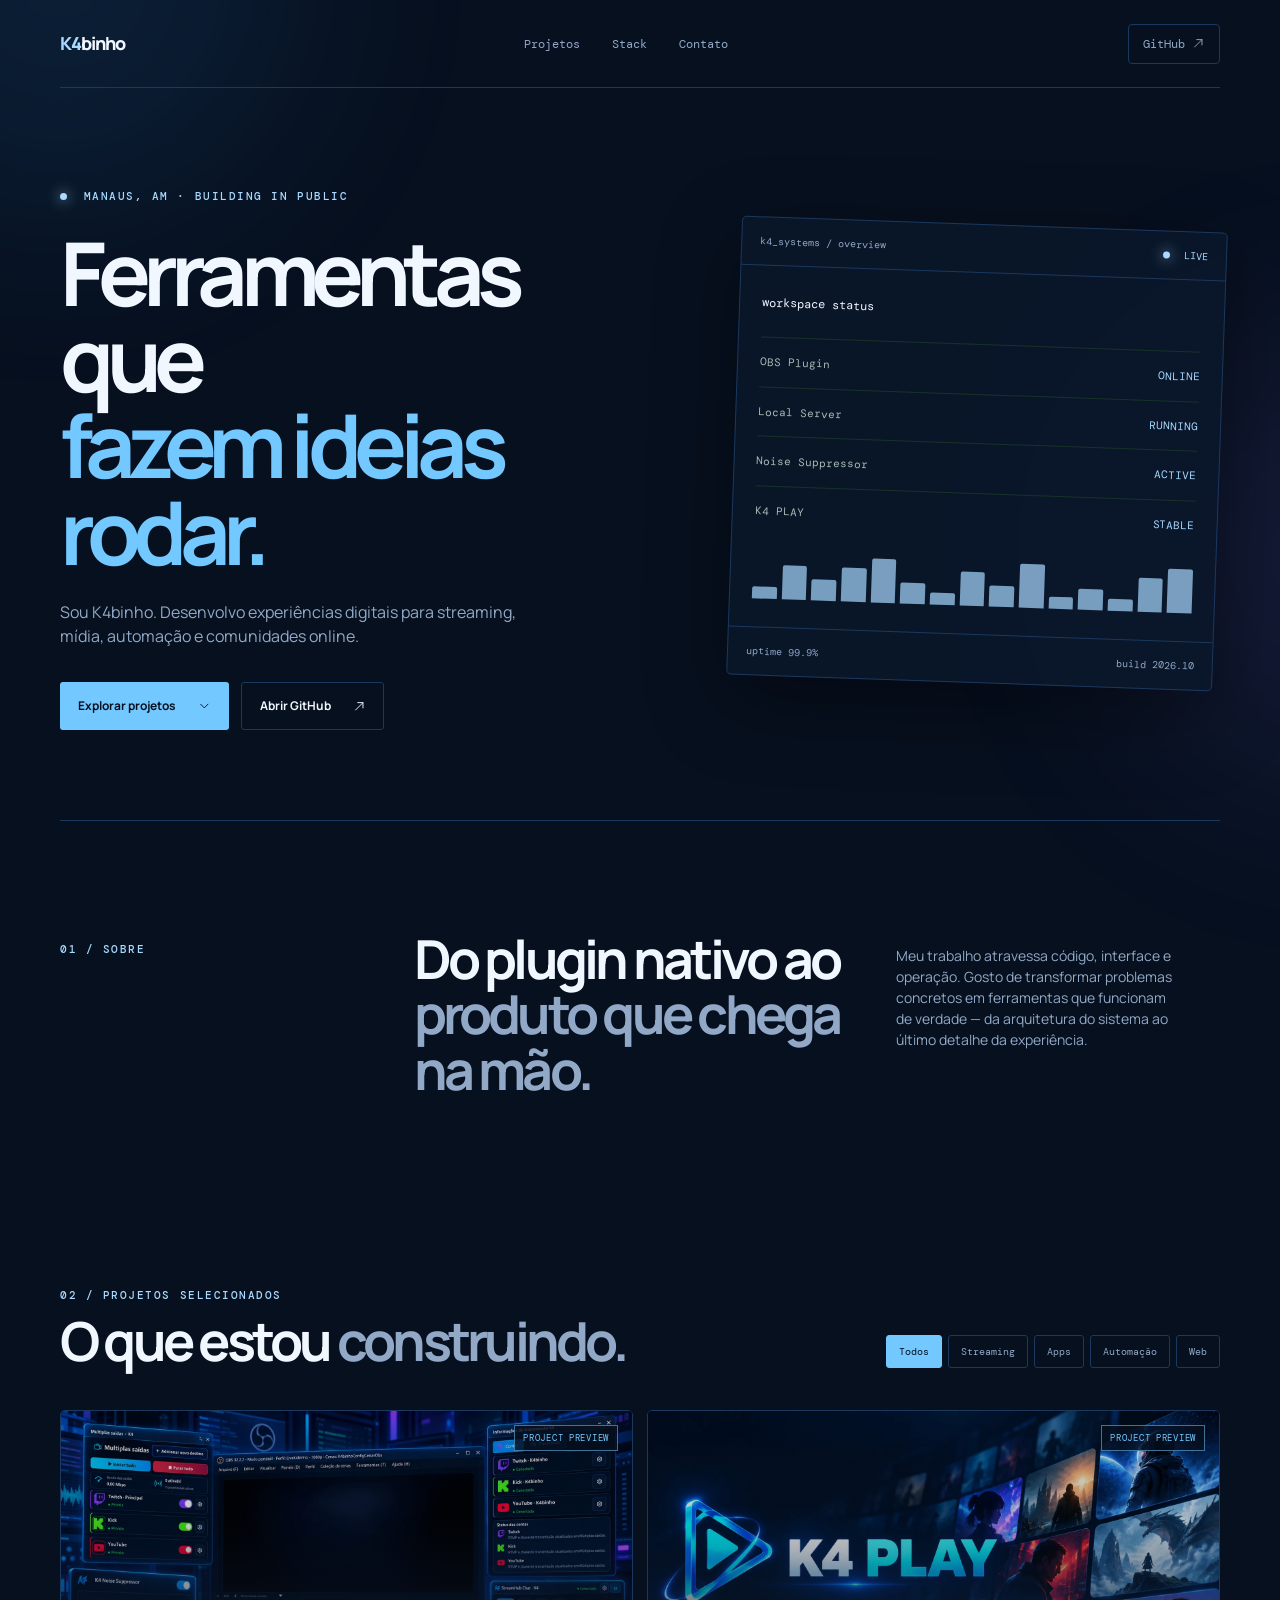
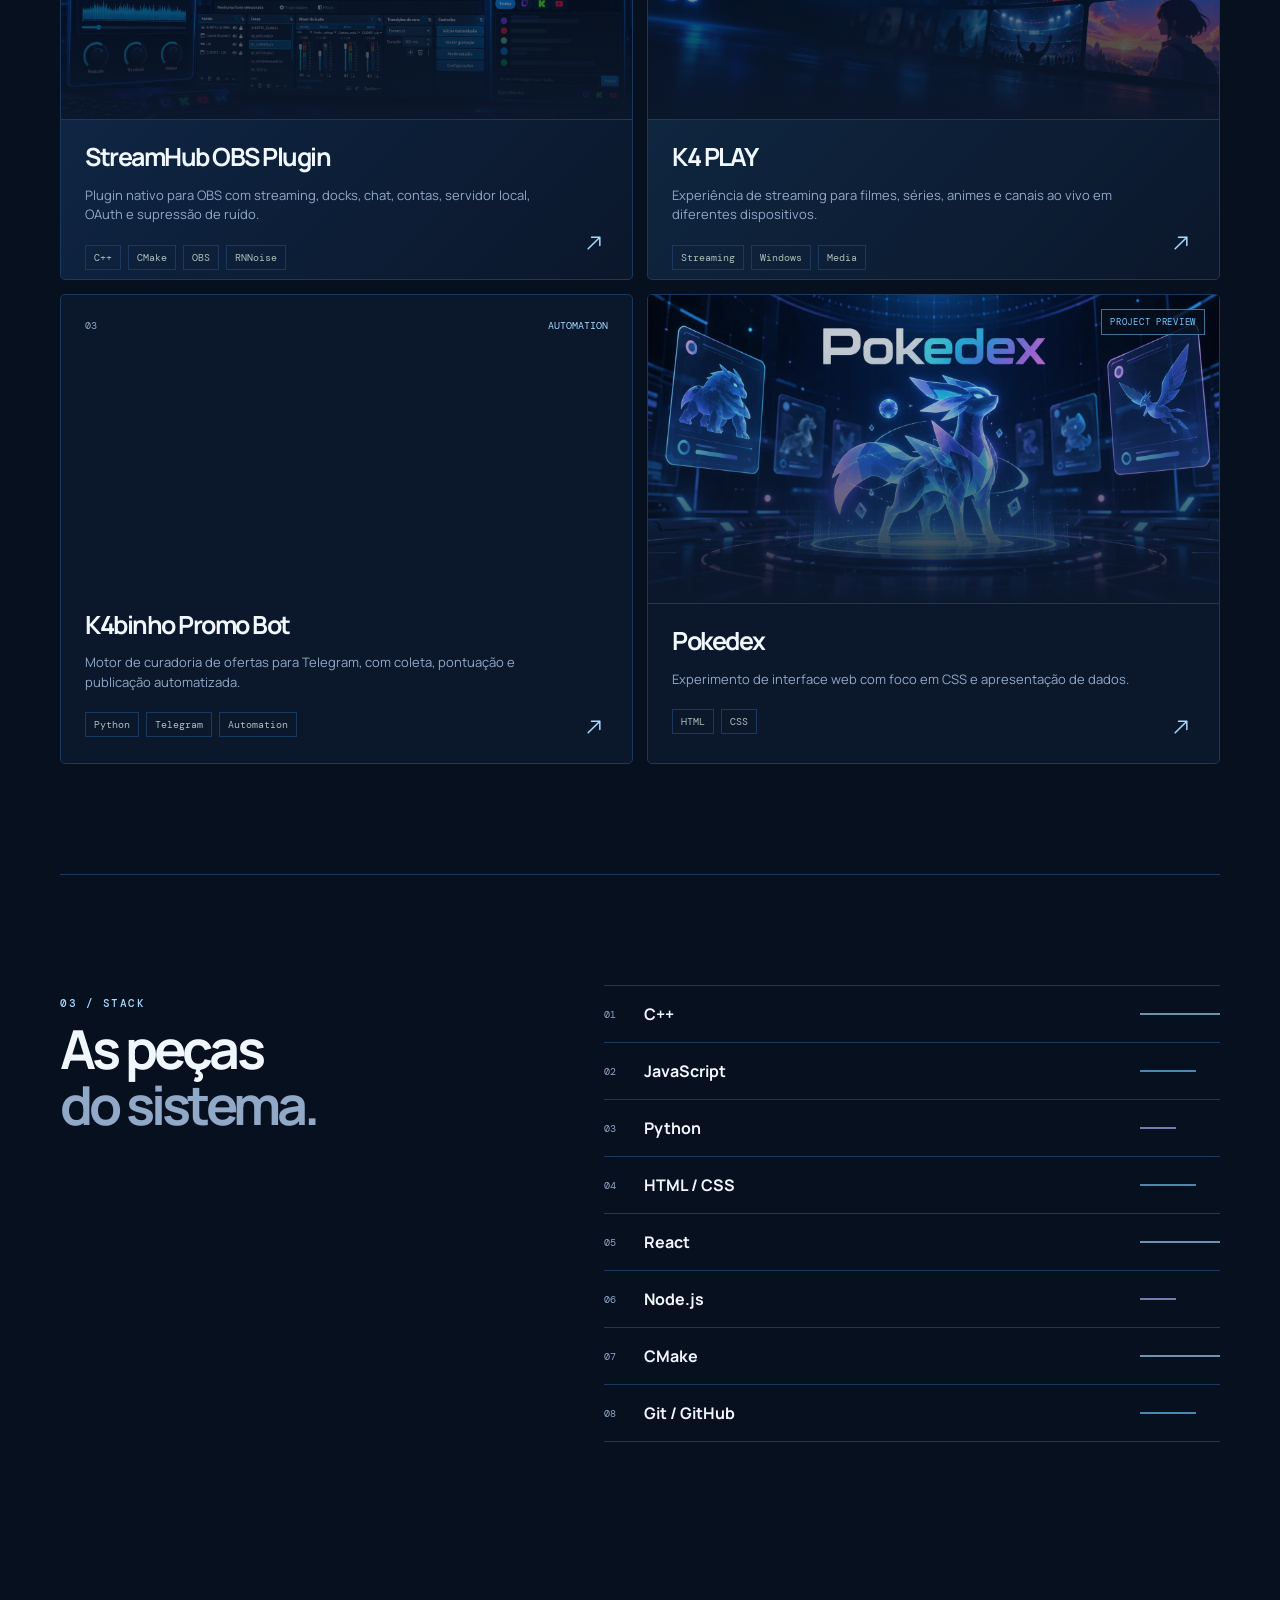
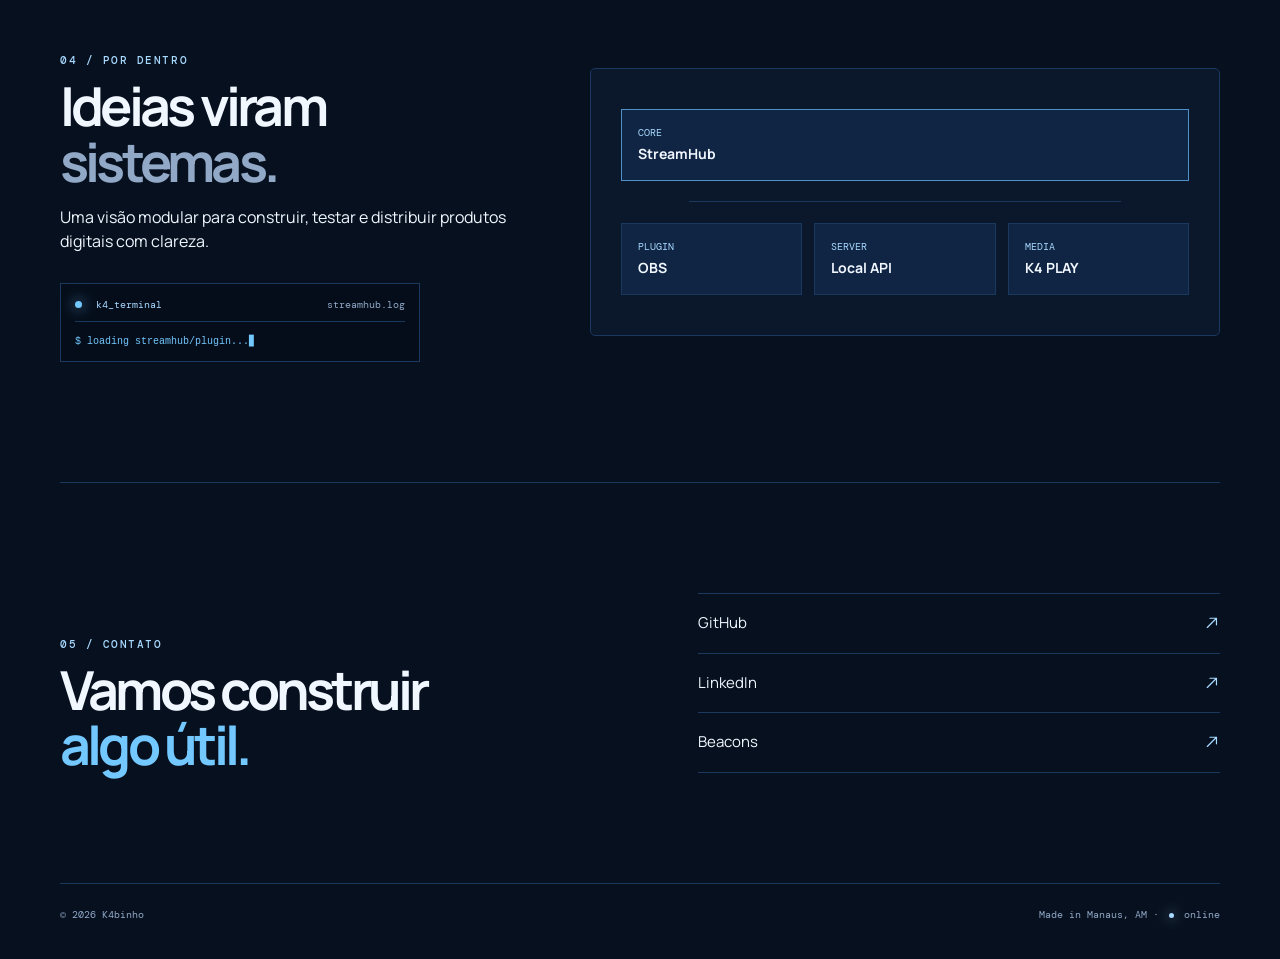
==== commit 1acc0d71: "Corrige layout responsivo dos modais de projetos" ====
--- a/index.html
+++ b/index.html
@@ -9,7 +9,7 @@
     <link rel="stylesheet" href="./styles.css" />
     <link rel="stylesheet" href="./theme-blue.css" />
     <link rel="stylesheet" href="./gallery.css" />
-    <link rel="stylesheet" href="./carousel.css?v=4" />
+    <link rel="stylesheet" href="./carousel.css?v=5" />
   </head>
   <body>
     <div class="ambient ambient-one"></div><div class="ambient ambient-two"></div>
--- a/gallery.css
+++ b/gallery.css
@@ -1,2 +1,2 @@
 .gallery{margin:24px 0}.gallery-main{height:280px;background:#050d1a;border:1px solid var(--line);border-radius:4px;display:flex;align-items:center;justify-content:center;overflow:hidden}.gallery-main img{width:100%;height:100%;object-fit:contain;animation:galleryIn .35s ease}.gallery-thumbs{display:flex;gap:7px;overflow-x:auto;padding:10px 0 2px}.gallery-thumb{border:1px solid var(--line);padding:0;background:var(--surface);width:58px;height:42px;flex:0 0 auto;cursor:pointer;opacity:.6;border-radius:3px;overflow:hidden}.gallery-thumb:hover,.gallery-thumb.active{opacity:1;border-color:var(--blue);box-shadow:0 0 12px #72c8ff33}.gallery-thumb img{width:100%;height:100%;object-fit:cover}@keyframes galleryIn{from{opacity:.3;transform:scale(.98)}to{opacity:1;transform:scale(1)}}
-.project-preview{position:absolute;inset:0;height:58%;overflow:hidden;border-bottom:1px solid var(--line);background:#050d1a}.project-preview:after{content:'';position:absolute;inset:0;background:linear-gradient(180deg,#07101f11 35%,#0b172bf9 100%);pointer-events:none}.project-preview .project-visual{display:block;width:100%;height:100%;opacity:.86;transition:transform .5s ease,opacity .3s ease}.project-card:hover .project-preview .project-visual{transform:scale(1.035);opacity:1}.project-preview span{position:absolute;z-index:1;top:14px;right:14px;border:1px solid #72c8ff88;background:#07101fcc;color:var(--blue);padding:6px 8px;font:9px 'DM Mono',monospace;letter-spacing:.08em}.project-card.flagship .project-content{bottom:26px}.system-panel{position:relative}
+.project-preview{position:absolute;inset:0;height:58%;overflow:hidden;border-bottom:1px solid var(--line);background:#050d1a}.project-preview:after{content:'';position:absolute;inset:0;background:linear-gradient(180deg,#07101f11 35%,#0b172bf9 100%);pointer-events:none}.project-preview img,.project-preview .project-visual{display:block;width:100%;height:100%;object-fit:cover;object-position:center;opacity:.86;transition:transform .5s ease,opacity .3s ease}.project-card:hover .project-preview img,.project-card:hover .project-preview .project-visual{transform:scale(1.035);opacity:1}.project-preview span{position:absolute;z-index:1;top:14px;right:14px;border:1px solid #72c8ff88;background:#07101fcc;color:var(--blue);padding:6px 8px;font:9px 'DM Mono',monospace;letter-spacing:.08em}.project-card.flagship .project-content{bottom:26px}.system-panel{position:relative}
--- a/carousel.css
+++ b/carousel.css
@@ -1,60 +1,89 @@
-#project-modal{width:min(980px,calc(100% - 32px));}
+/* Project cards and modal share one responsive visual language. */
 .icon-svg{display:inline-block;width:1.05em;height:1.05em;vertical-align:-.18em;fill:none;stroke:currentColor;stroke-width:1.8;stroke-linecap:round;stroke-linejoin:round}
-.project-link .icon-svg{width:20px;height:20px}.modal-close .icon-svg{width:22px;height:22px}.modal-actions .icon-svg{width:15px;height:15px;margin-left:5px;vertical-align:-3px}.modal-flow b .icon-svg{width:18px;height:18px;vertical-align:-5px}
-.modal-actions{display:flex;gap:10px;flex-wrap:wrap;margin-top:24px}
-.modal-visual{margin:24px 0;border:1px solid rgba(114,200,255,.28);border-radius:10px;overflow:hidden;background:#06101f;box-shadow:inset 0 0 40px #0006}.modal-visual .project-visual{display:block;width:100%;height:auto;min-height:250px}
+.project-link .icon-svg{width:20px;height:20px}
+.modal-close .icon-svg{width:22px;height:22px}
+.modal-actions .icon-svg{width:15px;height:15px;margin-left:5px;vertical-align:-3px}
+.modal-flow b .icon-svg{width:18px;height:18px;vertical-align:-5px}
+
 html{scrollbar-color:#3a9de8 #07101f;scrollbar-width:thin}
 body::-webkit-scrollbar{width:11px}
 body::-webkit-scrollbar-track{background:#07101f}
 body::-webkit-scrollbar-thumb{background:linear-gradient(180deg,#72c8ff,#3a75e8);border:3px solid #07101f;border-radius:999px}
 body::-webkit-scrollbar-thumb:hover{background:#a8ddff}
 body.modal-open{overflow:hidden}
-#project-modal{max-height:calc(100vh - 28px);overflow:hidden;overflow-y:hidden;scrollbar-width:none;-ms-overflow-style:none}
-#project-modal::-webkit-scrollbar,#modal-content::-webkit-scrollbar{display:none;width:0;height:0}
-#modal-content{overflow:hidden;scrollbar-width:none;-ms-overflow-style:none}
-.gallery-main{position:relative;height:clamp(280px,43vh,460px);display:flex;align-items:center;justify-content:center;overflow:hidden;border:1px solid rgba(96,184,255,.25);background:#06101f;border-radius:12px}
-.gallery-main{user-select:none;touch-action:none}
-.gallery-main img{width:100%;height:100%;object-fit:contain;padding:18px;transform:translate(var(--pan-x,0px),var(--pan-y,0px)) scale(var(--zoom,1));transform-origin:center;transition:transform .16s ease-out;cursor:grab;will-change:transform;user-select:none;-webkit-user-drag:none}
-.gallery-main.is-dragging img{cursor:grabbing;transition:none}
-.gallery-main img.gallery-slide{animation:gallery-slide-in .28s ease-out}
-@keyframes gallery-slide-in{from{opacity:0;filter:blur(3px)}to{opacity:1;filter:blur(0)}}
-.gallery-arrow{position:absolute;z-index:2;top:50%;transform:translateY(-50%);width:38px;height:38px;border:1px solid rgba(160,218,255,.42);border-radius:50%;background:rgba(5,18,38,.52);backdrop-filter:blur(10px);color:#dff4ff;font:300 19px/1 'DM Mono',monospace;cursor:pointer;transition:transform .22s ease,background .22s ease,border-color .22s ease,box-shadow .22s ease}
-.gallery-arrow:hover{background:rgba(65,157,226,.8);border-color:#b9e8ff;color:#06101f;box-shadow:0 0 18px rgba(75,175,255,.35);transform:translateY(-50%) scale(1.08)}
-.gallery-arrow:active{transform:translateY(-50%) scale(.96)}
-.gallery-prev{left:16px}.gallery-next{right:16px}
-.gallery-counter{position:absolute;right:18px;bottom:14px;padding:5px 10px;border:1px solid rgba(116,198,255,.35);border-radius:999px;background:rgba(5,18,38,.85);color:#b9ddf5;font-size:12px;letter-spacing:.08em}
-.project-card.flagship{min-height:470px}.project-card.flagship .project-preview{height:66%}.project-card.flagship .project-content{z-index:2}
-.project-card.has-preview{min-height:470px}.project-card.has-preview .project-preview{height:66%}.project-card.has-preview .project-content{top:calc(66% + 18px);bottom:auto;z-index:2}
+
 .project-card{cursor:pointer}
-.project-card.flagship .project-content{top:calc(66% + 18px);bottom:auto}
-@media (max-width:700px){#project-modal{width:calc(100% - 20px);padding:28px 20px}.gallery-main{height:300px}.gallery-main img{padding:8px}.gallery-arrow{width:38px;height:38px}.project-card.flagship,.project-card.has-preview{min-height:430px}}
+.project-card.has-preview{min-height:470px}
+.project-card.has-preview .project-preview{height:66%}
+.project-card.has-preview .project-content{top:calc(66% + 18px);bottom:auto;z-index:2}
 
-@media (max-width:700px){
+#project-modal{
+  width:min(900px,calc(100% - 32px));
+  height:fit-content;
+  max-height:calc(100vh - 32px);
+  max-height:calc(100dvh - 32px);
+  padding:clamp(18px,3vw,32px);
+  overflow-x:hidden;
+  overflow-y:auto;
+  scrollbar-width:none;
+  -ms-overflow-style:none;
+}
+#project-modal::-webkit-scrollbar{display:none}
+#modal-content{overflow:visible}
+#project-modal h2{font-size:clamp(30px,4vw,48px);margin:8px 40px 12px 0}
+.modal-description{font-size:clamp(12px,1.5vw,14px);line-height:1.5;margin:0}
+.modal-status{font-size:10px;margin:12px 0}
+.modal-actions{display:flex;gap:8px;flex-wrap:wrap;margin:12px 0 0}
+.modal-actions .button{padding:10px 13px;gap:8px}
+.modal-visual{height:clamp(170px,28vh,290px);height:clamp(170px,28dvh,290px);margin:14px 0;border:1px solid rgba(114,200,255,.28);border-radius:10px;overflow:hidden;background:#06101f}
+.modal-visual img,.modal-visual .project-visual{display:block;width:100%;height:100%;object-fit:contain;object-position:center}
+.modal-flow{gap:6px;margin:12px 0}
+.modal-flow span{padding:7px 9px}
+.modal-tags{gap:6px;margin:12px 0 0}
+
+@media(max-width:700px){
   .project-card{min-height:320px;padding:22px 24px}
   .project-card .project-content{left:24px;right:78px;bottom:58px}
   .project-card .project-content p{margin-bottom:16px;line-height:1.55}
-  .project-card .project-link{right:22px;bottom:20px;width:42px;height:42px;display:grid;place-items:center;font-size:22px;line-height:1}
+  .project-card .project-link{right:22px;bottom:20px;width:42px;height:42px;display:grid;place-items:center;line-height:1}
   .project-card.has-preview{min-height:0;padding:0;display:flex;flex-direction:column}
   .project-card.has-preview .project-preview{position:relative;inset:auto;height:230px;flex:0 0 230px;border-bottom:1px solid var(--line)}
-  .project-card.has-preview .project-meta{position:absolute;z-index:3;top:18px;left:24px;right:24px}
-  .project-card.has-preview .project-content{position:relative;inset:auto;left:auto;right:auto;bottom:auto;min-height:190px;padding:22px 78px 60px 24px}
-  .project-card.has-preview .project-link{bottom:20px}
+  .project-card.has-preview .project-meta{position:relative;z-index:2;padding:14px 24px 0}
+  .project-card.has-preview .project-content{position:relative;inset:auto;min-height:190px;padding:12px 78px 60px 24px}
   .project-card h3{font-size:24px;line-height:1.1}
   .project-card p{font-size:13px}
   .project-preview span{top:12px;right:12px;font-size:8px;padding:5px 6px}
+
+  #project-modal{width:calc(100% - 20px);max-height:calc(100dvh - 20px);padding:18px}
+  #project-modal h2{font-size:clamp(26px,7vw,34px);margin:7px 34px 10px 0;overflow-wrap:anywhere}
+  .modal-description{font-size:13px;line-height:1.45}
+  .modal-status{margin:10px 0;font-size:10px}
+  .modal-actions{margin-top:10px}
+  .modal-actions .button{padding:9px 10px;font-size:11px}
+  .modal-visual{height:clamp(145px,23dvh,240px);margin:12px 0}
+  .modal-flow{gap:5px;margin:10px 0}
+  .modal-flow span{padding:6px 8px;font-size:9px}
+  .modal-tags{gap:5px;margin-top:10px}
+  .modal-tags span{padding:5px 7px;font-size:9px}
 }
 
-@media (max-width:700px){
-  #project-modal{max-height:calc(100vh - 18px);padding:22px 18px;margin:auto}
-  #project-modal h2{font-size:32px;margin:8px 0 12px}
-  .modal-description{font-size:13px;line-height:1.45}
-  .modal-status{margin:12px 0;font-size:10px}
-  .modal-visual{margin:14px 0;height:150px}
-  .modal-visual .project-visual{height:150px;min-height:0}
-  .modal-flow{gap:5px;margin:14px 0}
-  .modal-flow span{padding:7px 8px;font-size:9px}
-  .modal-tags{gap:5px;margin:14px 0}
-  .modal-tags span{padding:5px 7px;font-size:9px}
-  .modal-actions{gap:7px;margin-top:14px}
-  .modal-actions .button{padding:10px 11px;font-size:11px}
+@media(max-height:650px){
+  #project-modal{padding-block:12px}
+  #project-modal h2{margin-block:5px 8px}
+  .modal-status{margin:7px 0}
+  .modal-actions{margin-top:7px}
+  .modal-visual{height:clamp(100px,19dvh,160px);margin:8px 0}
+  .modal-flow,.modal-tags{margin-block:7px}
 }
+
+@media(max-height:450px){
+  #project-modal{padding-block:9px}
+  #project-modal h2{font-size:25px;margin-block:3px 5px}
+  .modal-description{font-size:11px;line-height:1.35}
+  .modal-status{margin:5px 0}
+  .modal-actions{margin-top:5px}
+  .modal-actions .button{padding:6px 9px}
+  .modal-visual{height:90px;margin:6px 0}
+  .modal-flow,.modal-tags{margin-block:5px}
+  .modal-flow span,.modal-tags span{padding:4px 6px}
+}
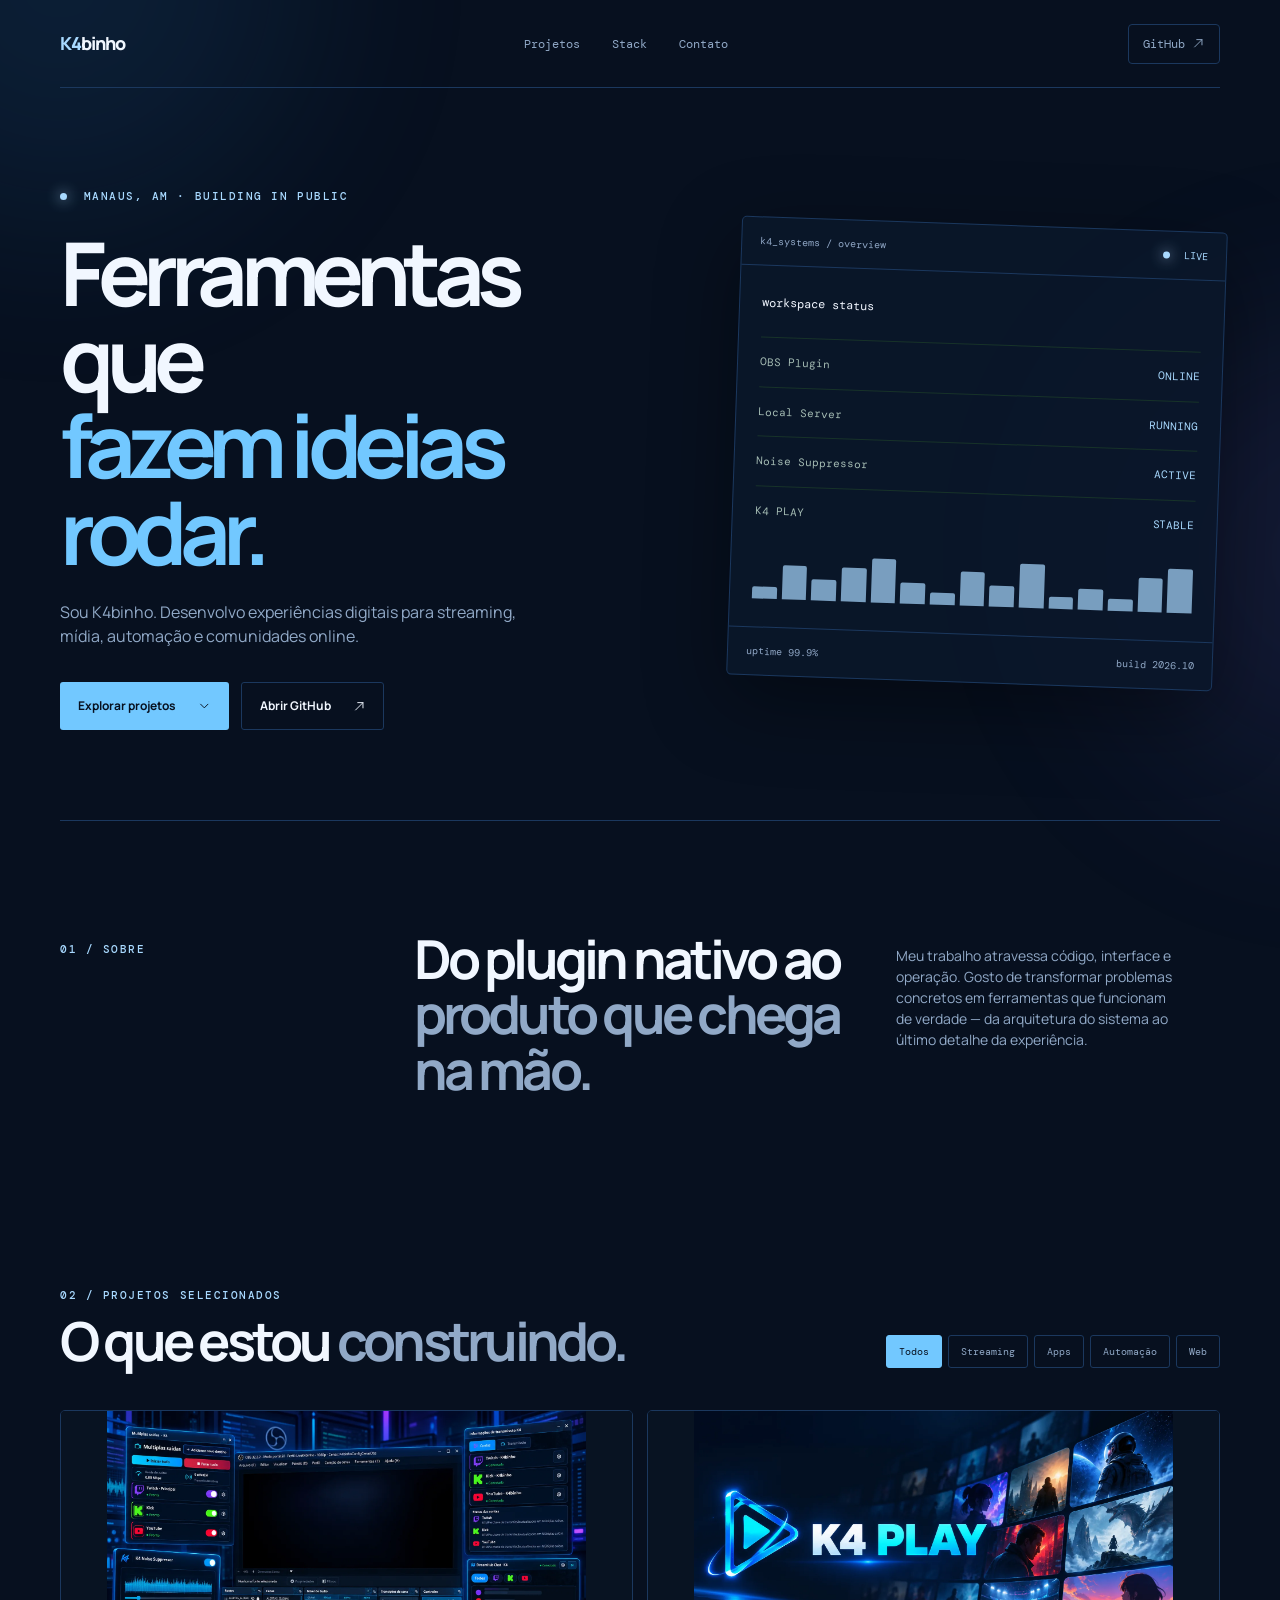
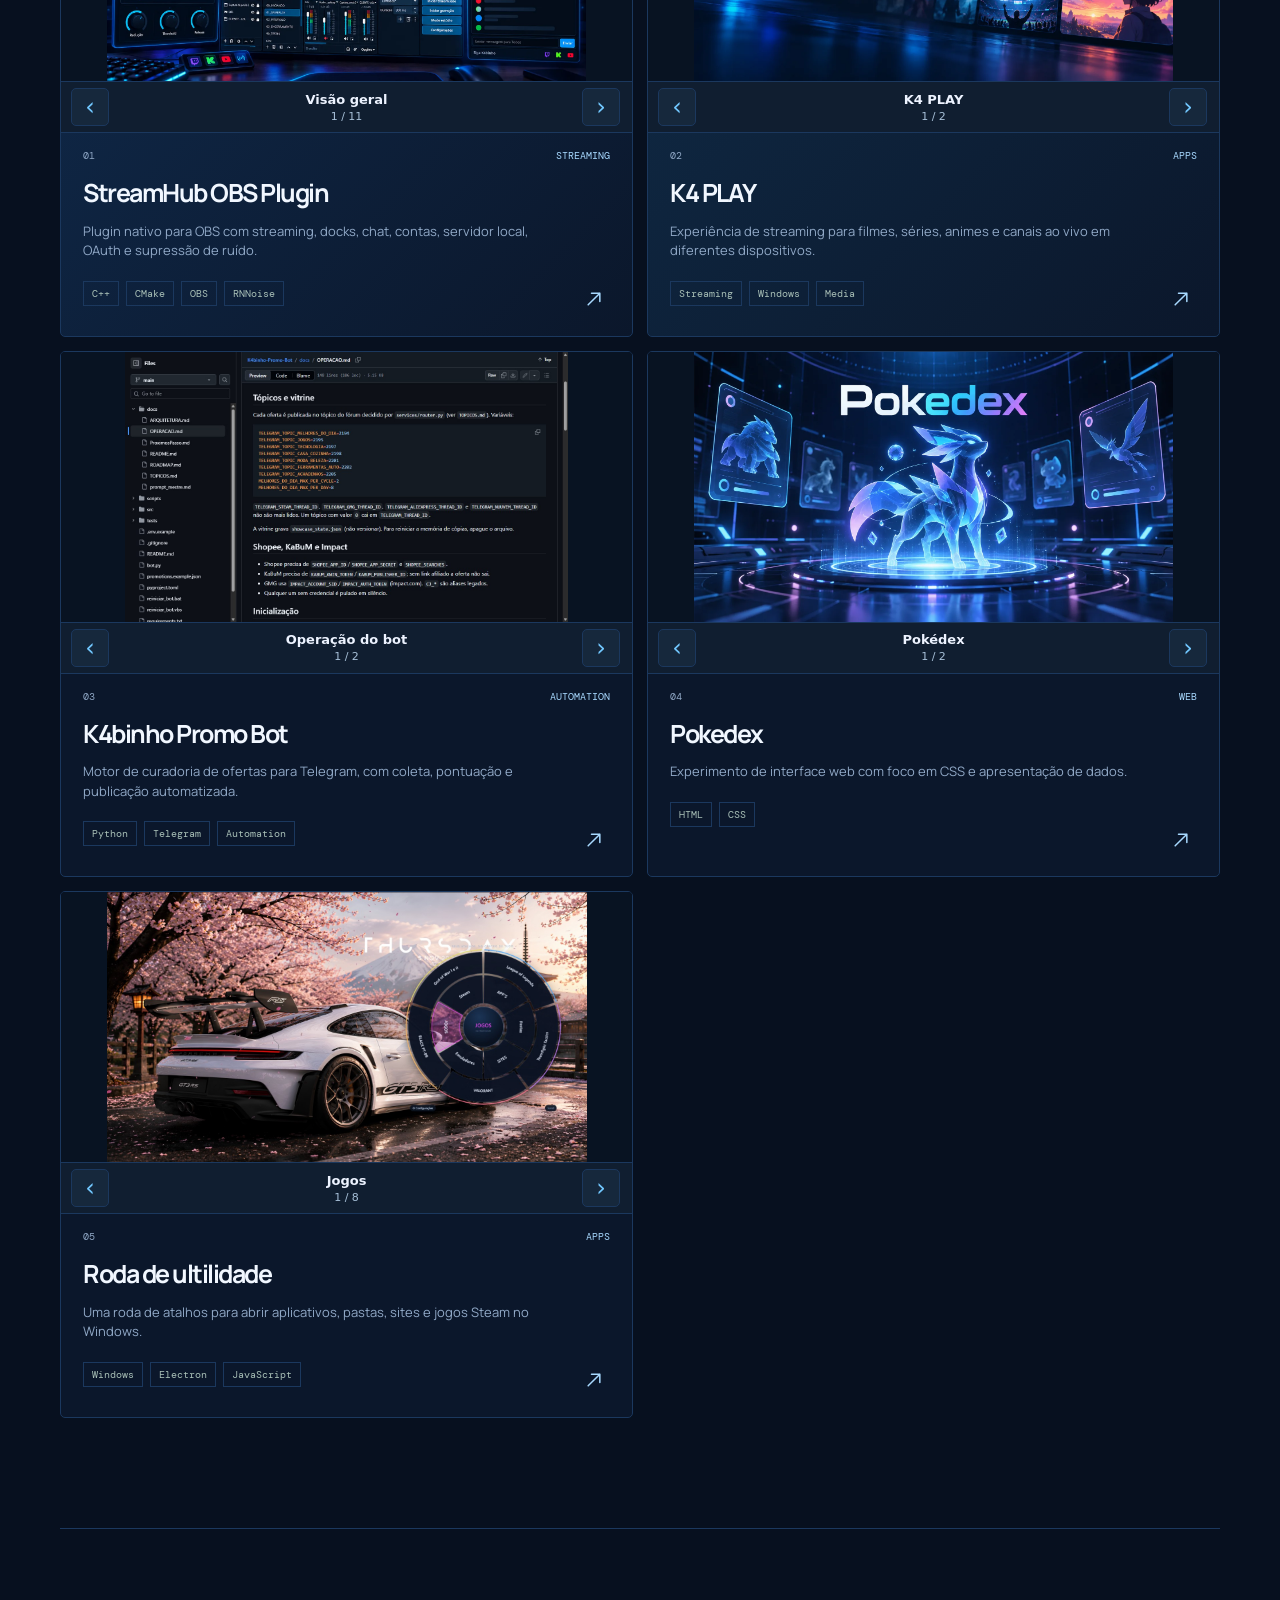
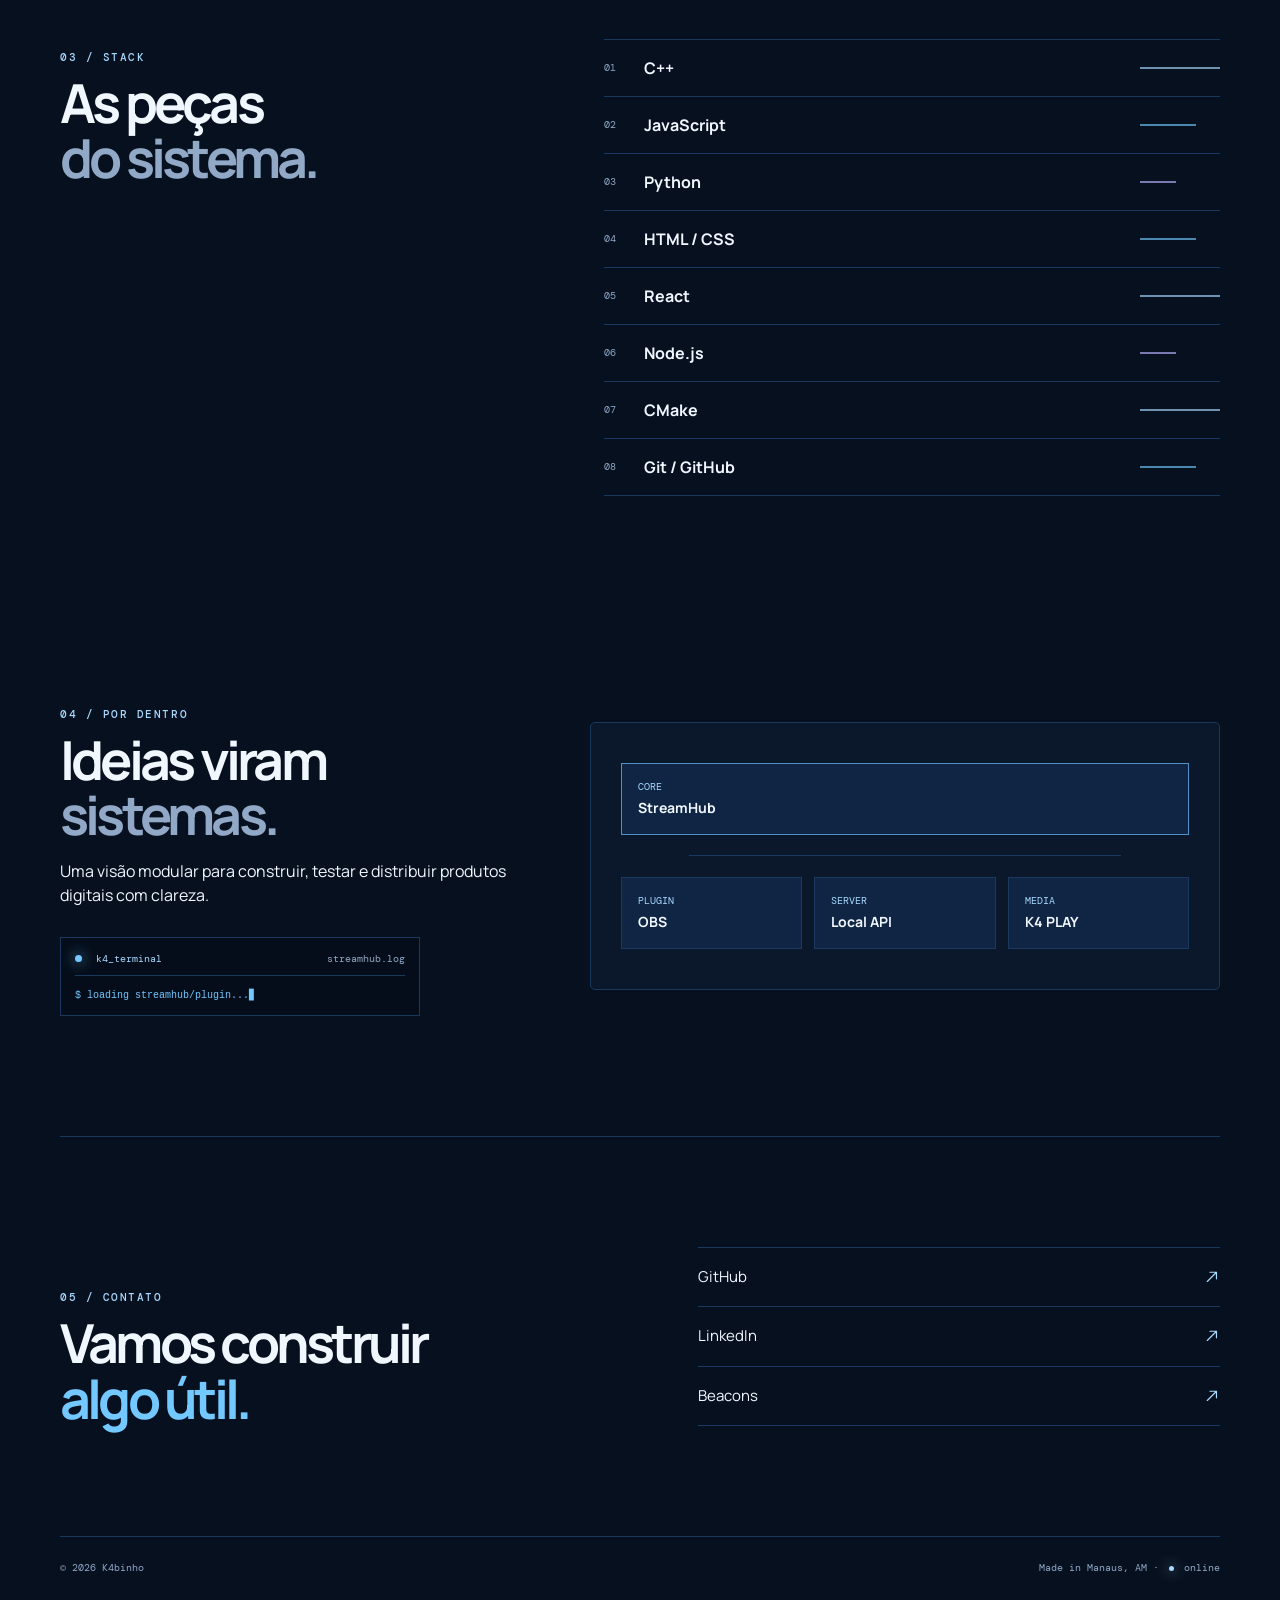
==== commit 45499653: "Adicionar carrosséis aos projetos e ajustar legendas para celular" ====
--- a/index.html
+++ b/index.html
@@ -9,7 +9,7 @@
     <link rel="stylesheet" href="./styles.css" />
     <link rel="stylesheet" href="./theme-blue.css" />
     <link rel="stylesheet" href="./gallery.css" />
-    <link rel="stylesheet" href="./carousel.css?v=5" />
+    <link rel="stylesheet" href="./carousel.css?v=6" />
   </head>
   <body>
     <div class="ambient ambient-one"></div><div class="ambient ambient-two"></div>
--- a/gallery.css
+++ b/gallery.css
@@ -1,2 +1,3 @@
 .gallery{margin:24px 0}.gallery-main{height:280px;background:#050d1a;border:1px solid var(--line);border-radius:4px;display:flex;align-items:center;justify-content:center;overflow:hidden}.gallery-main img{width:100%;height:100%;object-fit:contain;animation:galleryIn .35s ease}.gallery-thumbs{display:flex;gap:7px;overflow-x:auto;padding:10px 0 2px}.gallery-thumb{border:1px solid var(--line);padding:0;background:var(--surface);width:58px;height:42px;flex:0 0 auto;cursor:pointer;opacity:.6;border-radius:3px;overflow:hidden}.gallery-thumb:hover,.gallery-thumb.active{opacity:1;border-color:var(--blue);box-shadow:0 0 12px #72c8ff33}.gallery-thumb img{width:100%;height:100%;object-fit:cover}@keyframes galleryIn{from{opacity:.3;transform:scale(.98)}to{opacity:1;transform:scale(1)}}
 .project-preview{position:absolute;inset:0;height:58%;overflow:hidden;border-bottom:1px solid var(--line);background:#050d1a}.project-preview:after{content:'';position:absolute;inset:0;background:linear-gradient(180deg,#07101f11 35%,#0b172bf9 100%);pointer-events:none}.project-preview img,.project-preview .project-visual{display:block;width:100%;height:100%;object-fit:cover;object-position:center;opacity:.86;transition:transform .5s ease,opacity .3s ease}.project-card:hover .project-preview img,.project-card:hover .project-preview .project-visual{transform:scale(1.035);opacity:1}.project-preview span{position:absolute;z-index:1;top:14px;right:14px;border:1px solid #72c8ff88;background:#07101fcc;color:var(--blue);padding:6px 8px;font:9px 'DM Mono',monospace;letter-spacing:.08em}.project-card.flagship .project-content{bottom:26px}.system-panel{position:relative}
+.gallery-thumbs button[aria-pressed="true"]{border-color:var(--blue);color:var(--blue)}.gallery a.gallery-main{height:auto;aspect-ratio:16/9;cursor:zoom-in}
--- a/carousel.css
+++ b/carousel.css
@@ -87,3 +87,15 @@
   .modal-flow,.modal-tags{margin-block:5px}
   .modal-flow span,.modal-tags span{padding:4px 6px}
 }
+.project-carousel{min-width:0;color:var(--text);background:var(--surface);border:1px solid var(--line);border-radius:6px;overflow:hidden}
+.project-carousel .slides{display:flex;width:100%;overflow-x:auto;scrollbar-width:none;scroll-snap-type:x mandatory;overscroll-behavior-x:contain}
+.slides>*{flex:0 0 100%;min-width:0;aspect-ratio:16/9;display:grid;place-items:center;scroll-snap-align:start;background:#081322}
+.slides img{width:100%;height:100%;object-fit:contain;min-height:0}
+.slide-controls{display:grid;grid-template-columns:40px minmax(0,1fr) 40px;gap:8px;align-items:center;padding:6px 10px;border-top:1px solid var(--line);background:#101e30}
+.slide-controls button{width:38px;height:38px;border:1px solid var(--line);border-radius:5px;background:#16283c;color:var(--blue);font:24px/1 system-ui;cursor:pointer}
+.slide-controls button:hover,.slide-controls button:focus-visible{border-color:var(--blue)}
+.slide-caption{min-width:0;text-align:center;display:grid;gap:2px}.slide-caption strong{font:600 13px/1.25 system-ui;color:#edf3ff;overflow-wrap:anywhere}.slide-caption small{font:11px/1.2 system-ui;color:#a7c0d8}
+.detail-gallery{margin:14px 0}.detail-gallery .slides>*{max-height:48dvh}
+.project-card.has-preview{display:flex;flex-direction:column;min-height:0;padding:0}.project-card.has-preview .project-meta{position:static;padding:16px 22px 0}.project-card.has-preview .project-content{position:static;padding:12px 62px 30px 22px;min-height:0;overflow-wrap:anywhere}
+.card-gallery{border:0;border-bottom:1px solid var(--line);border-radius:0}.card-gallery .slides>*{max-height:270px}
+@media(max-width:600px){.project-card.has-preview .project-content{padding:12px 58px 28px 18px}.slide-controls{padding-inline:8px}}
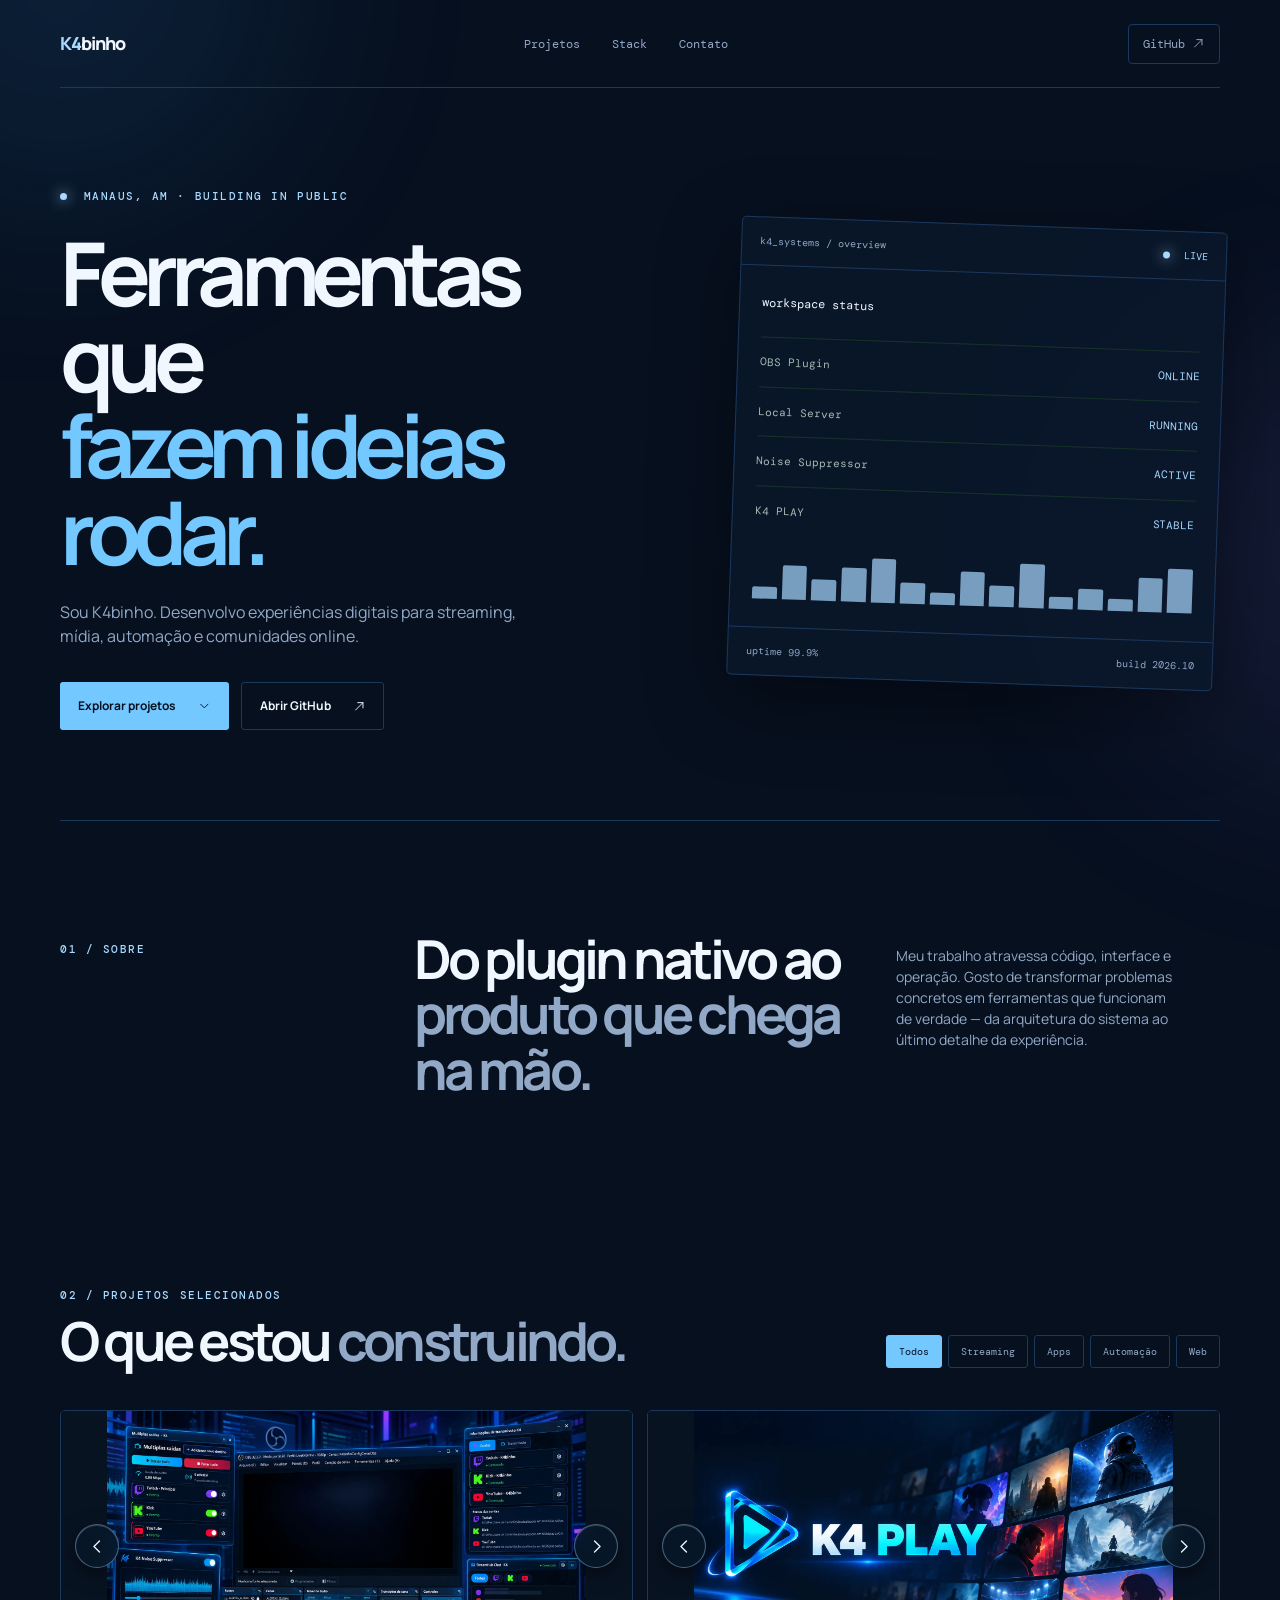
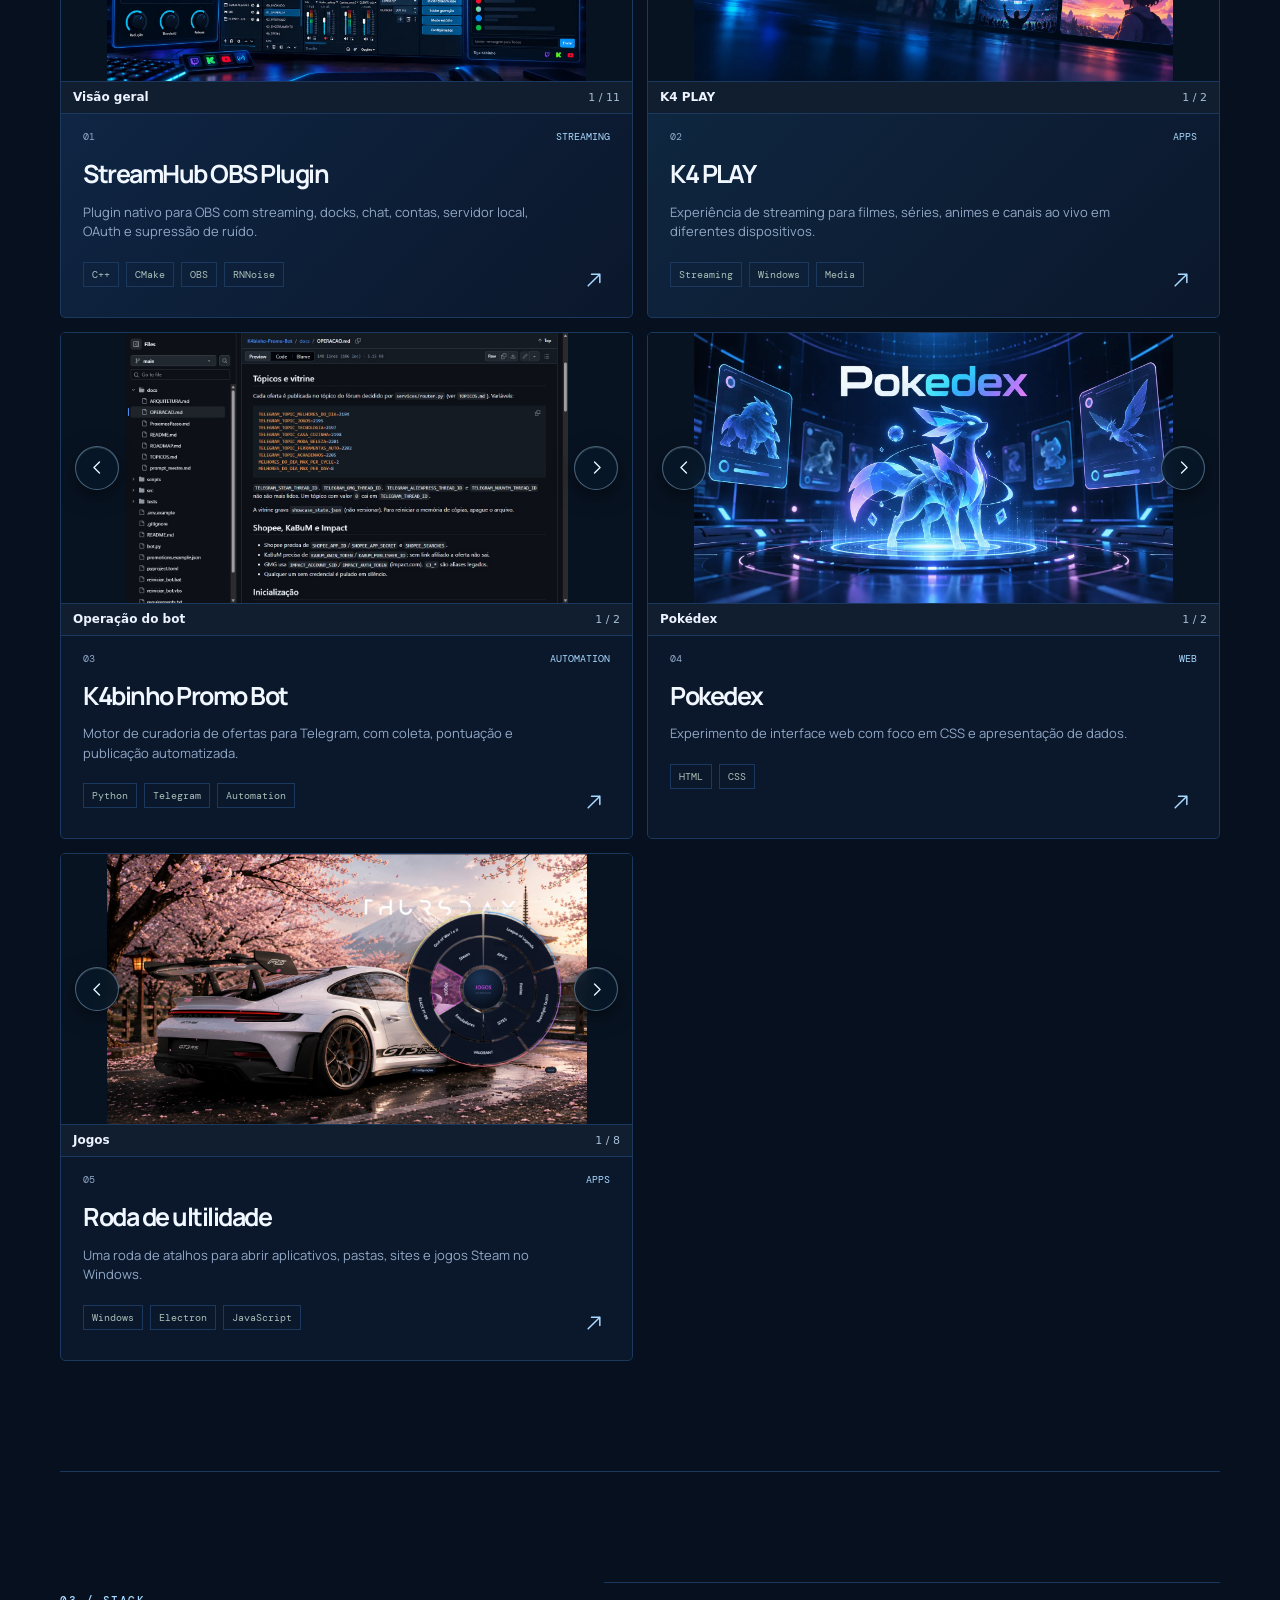
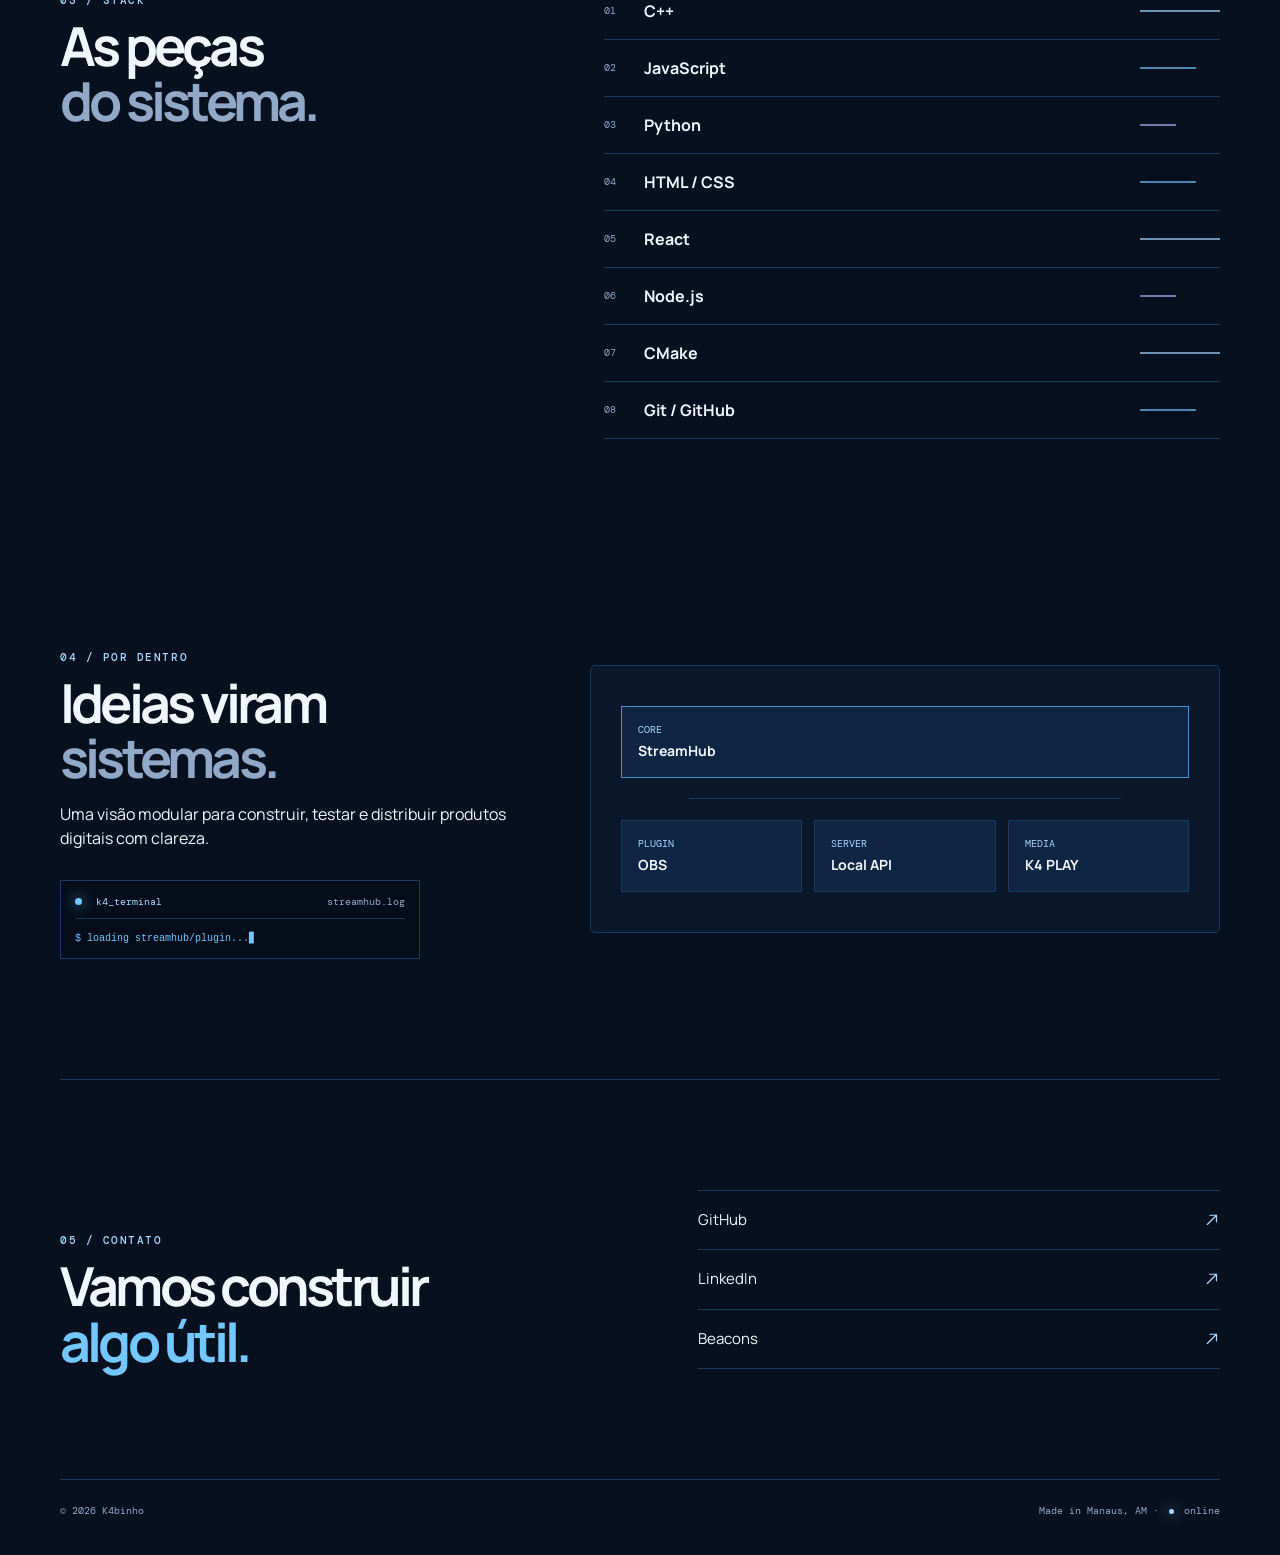
==== commit ebd942cf: "Moderniza setas do carrossel sobre as imagens" ====
--- a/index.html
+++ b/index.html
@@ -9,7 +9,7 @@
     <link rel="stylesheet" href="./styles.css" />
     <link rel="stylesheet" href="./theme-blue.css" />
     <link rel="stylesheet" href="./gallery.css" />
-    <link rel="stylesheet" href="./carousel.css?v=6" />
+    <link rel="stylesheet" href="./carousel.css?v=7" />
   </head>
   <body>
     <div class="ambient ambient-one"></div><div class="ambient ambient-two"></div>
--- a/carousel.css
+++ b/carousel.css
@@ -88,14 +88,21 @@
   .modal-flow span,.modal-tags span{padding:4px 6px}
 }
 .project-carousel{min-width:0;color:var(--text);background:var(--surface);border:1px solid var(--line);border-radius:6px;overflow:hidden}
+.slide-stage{position:relative;isolation:isolate}
 .project-carousel .slides{display:flex;width:100%;overflow-x:auto;scrollbar-width:none;scroll-snap-type:x mandatory;overscroll-behavior-x:contain}
+.project-carousel .slides::-webkit-scrollbar{display:none}
 .slides>*{flex:0 0 100%;min-width:0;aspect-ratio:16/9;display:grid;place-items:center;scroll-snap-align:start;background:#081322}
 .slides img{width:100%;height:100%;object-fit:contain;min-height:0}
-.slide-controls{display:grid;grid-template-columns:40px minmax(0,1fr) 40px;gap:8px;align-items:center;padding:6px 10px;border-top:1px solid var(--line);background:#101e30}
-.slide-controls button{width:38px;height:38px;border:1px solid var(--line);border-radius:5px;background:#16283c;color:var(--blue);font:24px/1 system-ui;cursor:pointer}
-.slide-controls button:hover,.slide-controls button:focus-visible{border-color:var(--blue)}
-.slide-caption{min-width:0;text-align:center;display:grid;gap:2px}.slide-caption strong{font:600 13px/1.25 system-ui;color:#edf3ff;overflow-wrap:anywhere}.slide-caption small{font:11px/1.2 system-ui;color:#a7c0d8}
+.slide-nav{position:absolute;z-index:2;inset:0;display:flex;align-items:center;justify-content:space-between;padding-inline:clamp(6px,1.5vw,14px);pointer-events:none}
+.slide-nav button{display:grid;place-items:center;width:clamp(36px,4vw,44px);height:clamp(36px,4vw,44px);padding:0;border:1px solid #a5d8fa66;border-radius:50%;background:#081827d9;color:#e5f7ff;box-shadow:0 6px 20px #0008,inset 0 1px #ffffff26;backdrop-filter:blur(8px);cursor:pointer;pointer-events:auto;transition:background .2s ease,border-color .2s ease,box-shadow .2s ease,transform .2s ease}
+.slide-nav button svg{width:19px;height:19px;fill:none;stroke:currentColor;stroke-width:1.7;stroke-linecap:round;stroke-linejoin:round}
+.slide-nav .slide-next svg{transform:rotate(180deg)}
+.slide-nav button:hover,.slide-nav button:focus-visible{background:#123a56ed;border-color:#8edbff;box-shadow:0 7px 22px #0009,0 0 0 3px #72c8ff25;transform:scale(1.06)}
+.slide-nav button:active{transform:scale(.96)}
+.slide-nav button:focus-visible{outline:2px solid #b8e9ff;outline-offset:3px}
+.slide-caption{min-width:0;display:flex;align-items:center;justify-content:space-between;gap:8px;padding:8px 12px;border-top:1px solid var(--line);background:#101e30}.slide-caption strong{font:600 12px/1.25 system-ui;color:#edf3ff;overflow-wrap:anywhere}.slide-caption small{font:11px/1.2 system-ui;color:#a7c0d8;white-space:nowrap}
 .detail-gallery{margin:14px 0}.detail-gallery .slides>*{max-height:48dvh}
 .project-card.has-preview{display:flex;flex-direction:column;min-height:0;padding:0}.project-card.has-preview .project-meta{position:static;padding:16px 22px 0}.project-card.has-preview .project-content{position:static;padding:12px 62px 30px 22px;min-height:0;overflow-wrap:anywhere}
 .card-gallery{border:0;border-bottom:1px solid var(--line);border-radius:0}.card-gallery .slides>*{max-height:270px}
-@media(max-width:600px){.project-card.has-preview .project-content{padding:12px 58px 28px 18px}.slide-controls{padding-inline:8px}}
+@media(max-width:600px){.project-card.has-preview .project-content{padding:12px 58px 28px 18px}.slide-nav{padding-inline:6px}.slide-nav button{width:38px;height:38px}.slide-caption{padding:7px 10px}}
+@media(prefers-reduced-motion:reduce){.slide-nav button{transition:none}}
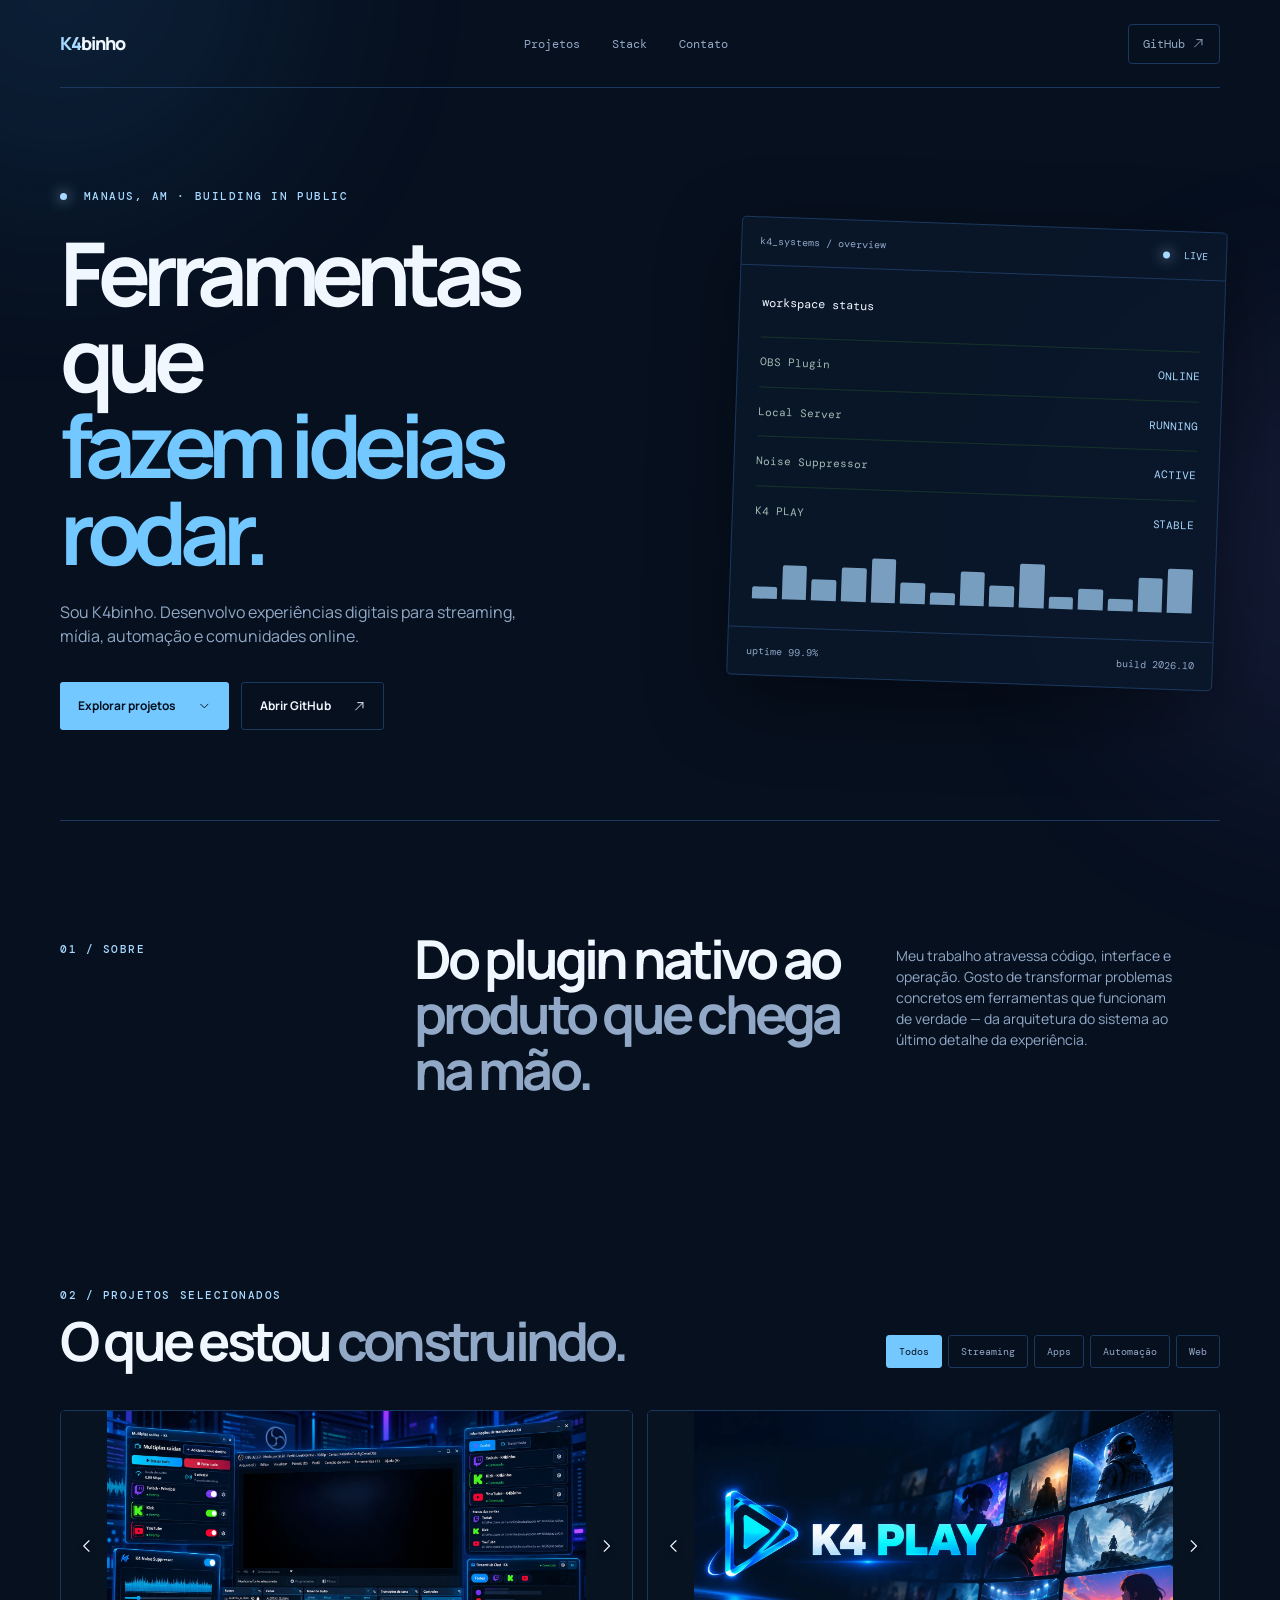
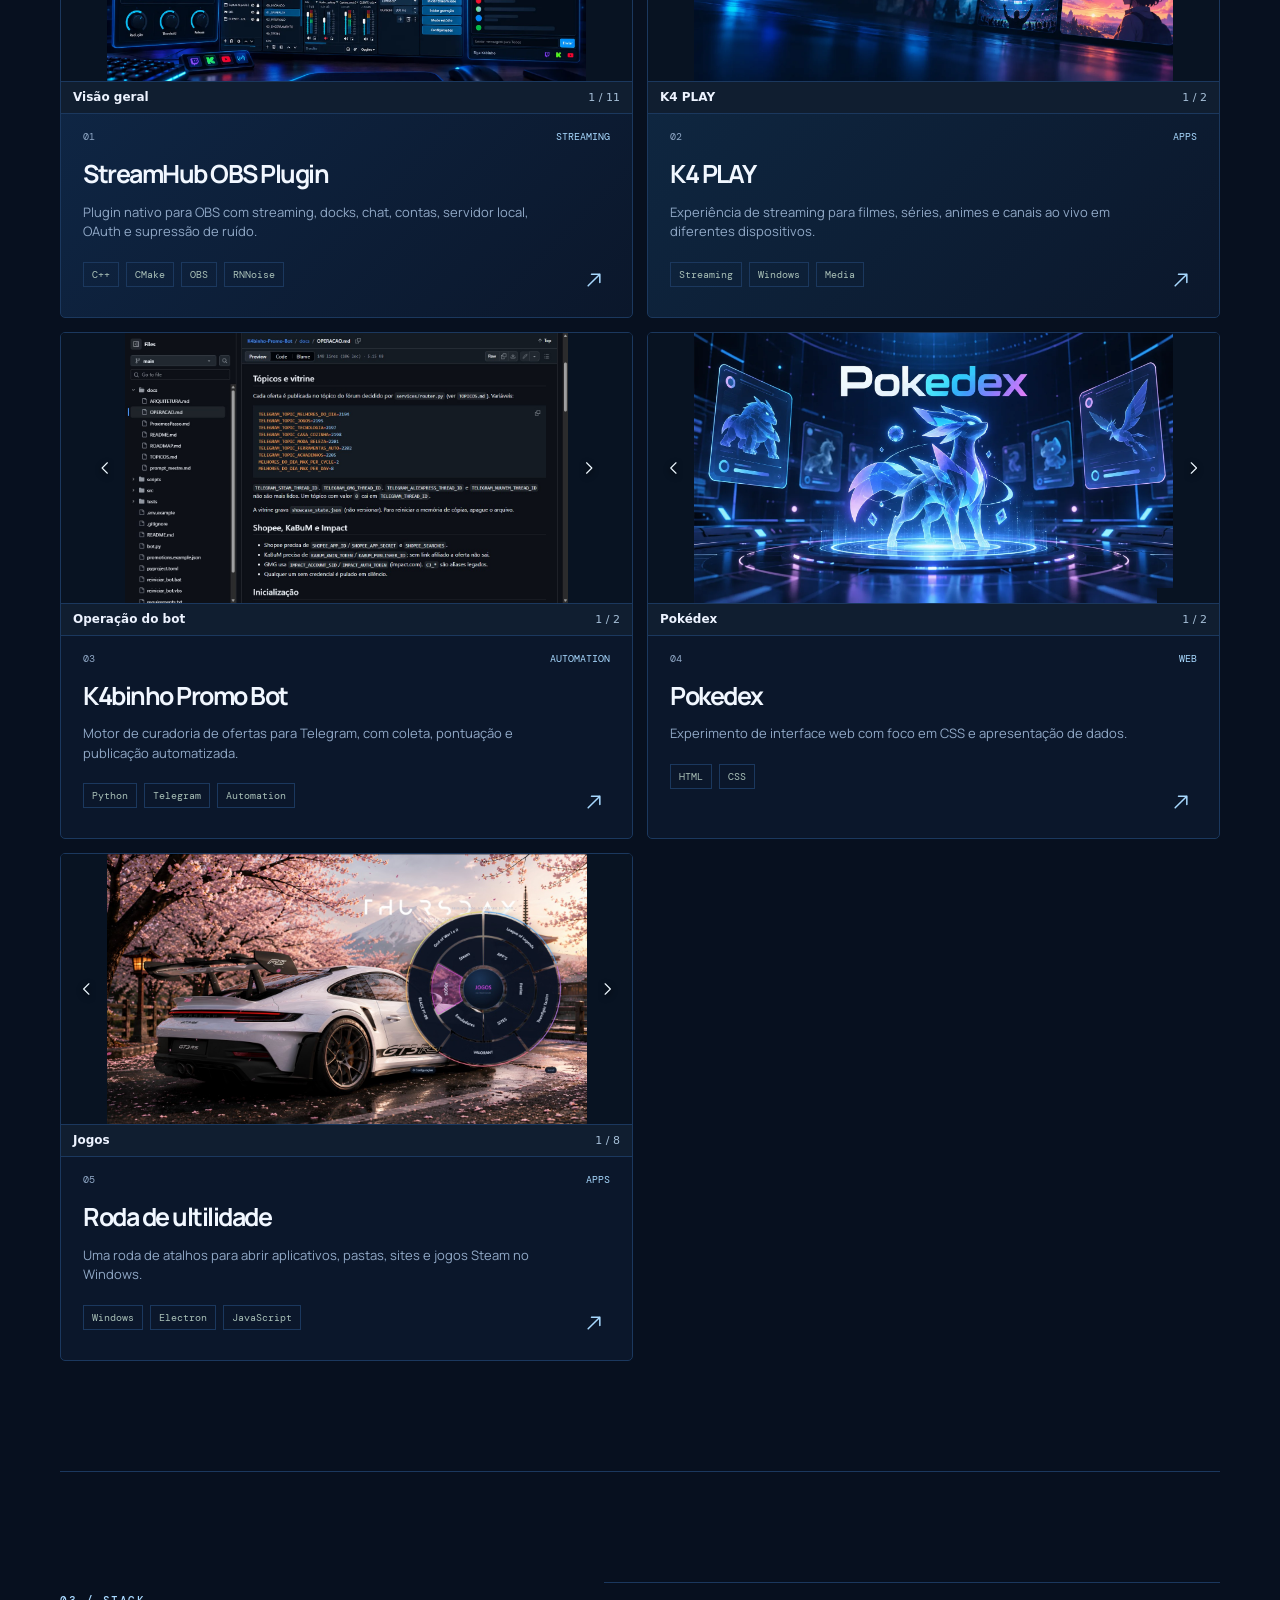
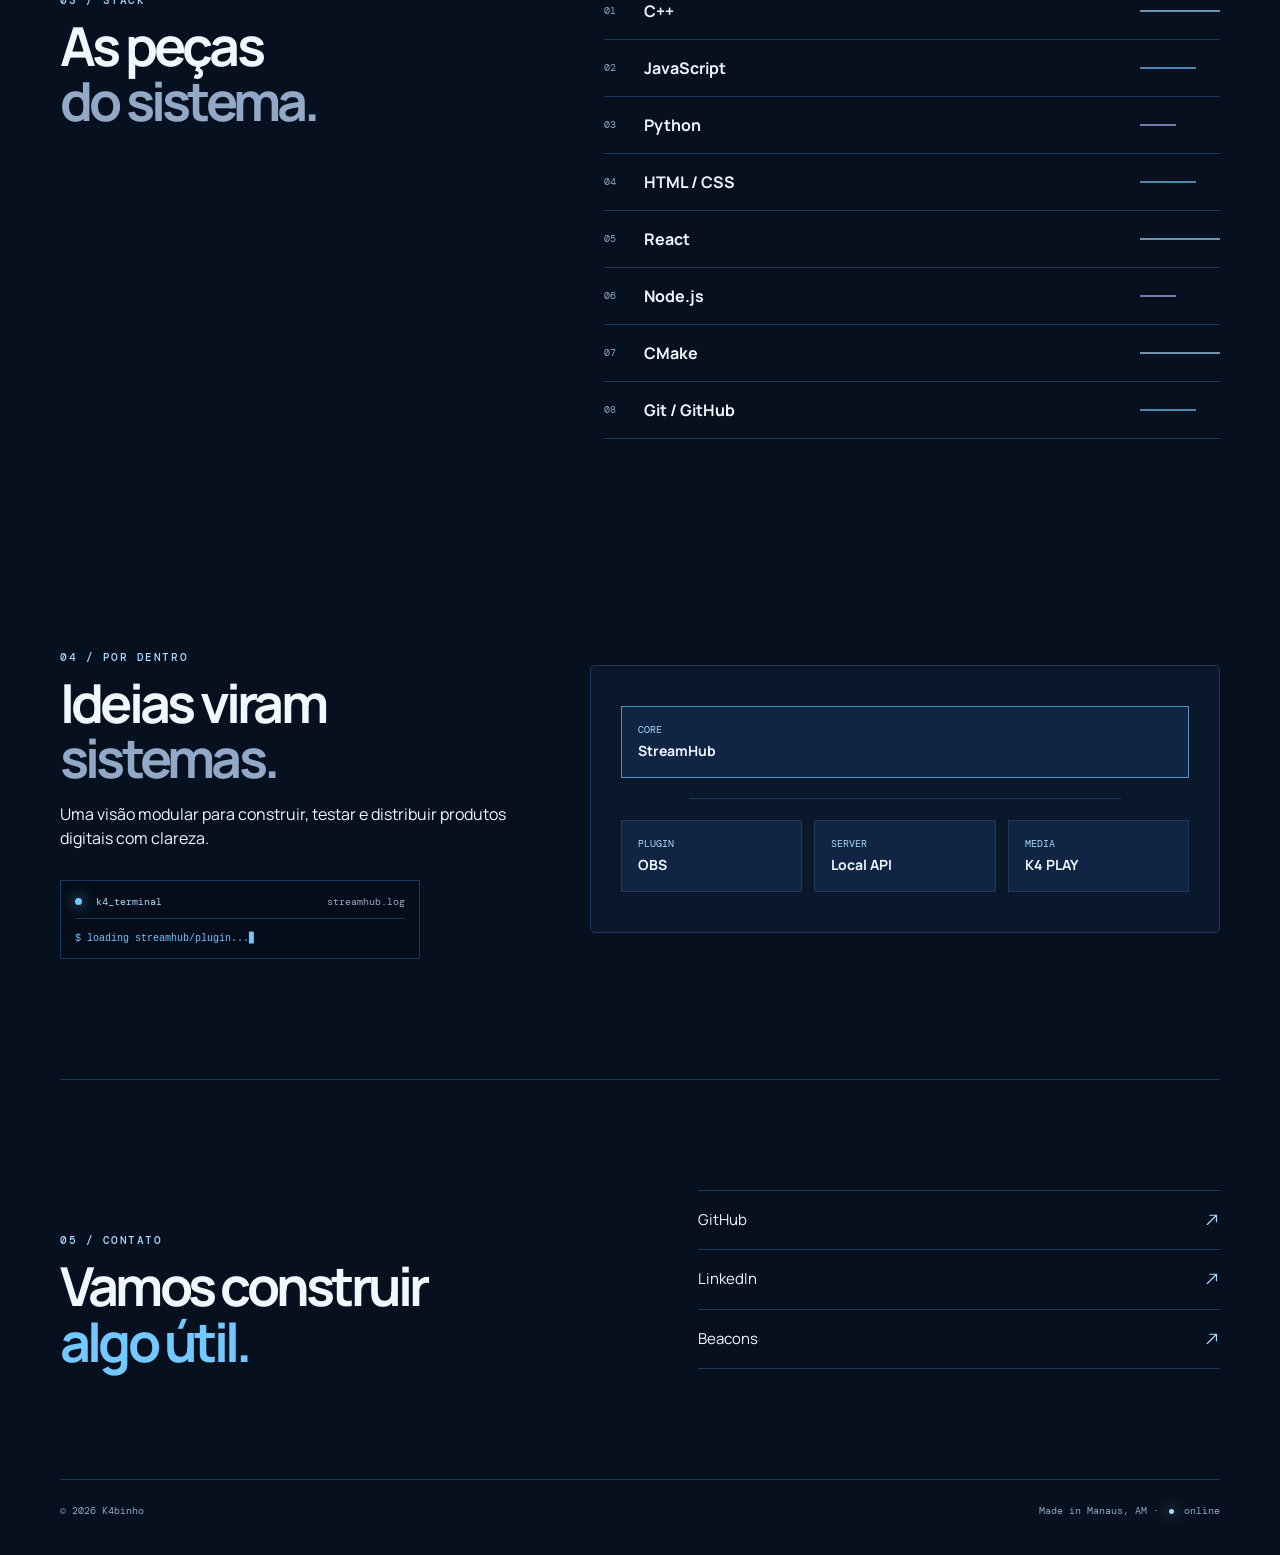
==== commit 15515f84: "Alinha setas do carrossel às bordas reais da imagem" ====
--- a/index.html
+++ b/index.html
@@ -9,7 +9,7 @@
     <link rel="stylesheet" href="./styles.css" />
     <link rel="stylesheet" href="./theme-blue.css" />
     <link rel="stylesheet" href="./gallery.css" />
-    <link rel="stylesheet" href="./carousel.css?v=7" />
+    <link rel="stylesheet" href="./carousel.css?v=8" />
   </head>
   <body>
     <div class="ambient ambient-one"></div><div class="ambient ambient-two"></div>
--- a/carousel.css
+++ b/carousel.css
@@ -93,16 +93,16 @@
 .project-carousel .slides::-webkit-scrollbar{display:none}
 .slides>*{flex:0 0 100%;min-width:0;aspect-ratio:16/9;display:grid;place-items:center;scroll-snap-align:start;background:#081322}
 .slides img{width:100%;height:100%;object-fit:contain;min-height:0}
-.slide-nav{position:absolute;z-index:2;inset:0;display:flex;align-items:center;justify-content:space-between;padding-inline:clamp(6px,1.5vw,14px);pointer-events:none}
-.slide-nav button{display:grid;place-items:center;width:clamp(36px,4vw,44px);height:clamp(36px,4vw,44px);padding:0;border:1px solid #a5d8fa66;border-radius:50%;background:#081827d9;color:#e5f7ff;box-shadow:0 6px 20px #0008,inset 0 1px #ffffff26;backdrop-filter:blur(8px);cursor:pointer;pointer-events:auto;transition:background .2s ease,border-color .2s ease,box-shadow .2s ease,transform .2s ease}
-.slide-nav button svg{width:19px;height:19px;fill:none;stroke:currentColor;stroke-width:1.7;stroke-linecap:round;stroke-linejoin:round}
+.slide-nav{position:absolute;z-index:2;top:0;bottom:0;left:50%;width:min(100%,var(--nav-width,100%));display:flex;align-items:center;justify-content:space-between;transform:translateX(-50%);pointer-events:none}
+.slide-nav button{display:grid;place-items:center;width:32px;height:46px;padding:0;border:0;border-radius:4px;background:transparent;color:#edf8ff;filter:drop-shadow(0 2px 3px #000);cursor:pointer;pointer-events:auto;transition:background .18s ease,color .18s ease,transform .18s ease}
+.slide-nav button svg{width:18px;height:18px;fill:none;stroke:currentColor;stroke-width:1.5;stroke-linecap:round;stroke-linejoin:round}
 .slide-nav .slide-next svg{transform:rotate(180deg)}
-.slide-nav button:hover,.slide-nav button:focus-visible{background:#123a56ed;border-color:#8edbff;box-shadow:0 7px 22px #0009,0 0 0 3px #72c8ff25;transform:scale(1.06)}
-.slide-nav button:active{transform:scale(.96)}
+.slide-nav button:hover,.slide-nav button:focus-visible{background:#123a56b8;color:#fff;transform:translateY(-1px)}
+.slide-nav button:active{transform:translateY(1px)}
 .slide-nav button:focus-visible{outline:2px solid #b8e9ff;outline-offset:3px}
 .slide-caption{min-width:0;display:flex;align-items:center;justify-content:space-between;gap:8px;padding:8px 12px;border-top:1px solid var(--line);background:#101e30}.slide-caption strong{font:600 12px/1.25 system-ui;color:#edf3ff;overflow-wrap:anywhere}.slide-caption small{font:11px/1.2 system-ui;color:#a7c0d8;white-space:nowrap}
 .detail-gallery{margin:14px 0}.detail-gallery .slides>*{max-height:48dvh}
 .project-card.has-preview{display:flex;flex-direction:column;min-height:0;padding:0}.project-card.has-preview .project-meta{position:static;padding:16px 22px 0}.project-card.has-preview .project-content{position:static;padding:12px 62px 30px 22px;min-height:0;overflow-wrap:anywhere}
 .card-gallery{border:0;border-bottom:1px solid var(--line);border-radius:0}.card-gallery .slides>*{max-height:270px}
-@media(max-width:600px){.project-card.has-preview .project-content{padding:12px 58px 28px 18px}.slide-nav{padding-inline:6px}.slide-nav button{width:38px;height:38px}.slide-caption{padding:7px 10px}}
+@media(max-width:600px){.project-card.has-preview .project-content{padding:12px 58px 28px 18px}.slide-nav button{width:30px;height:42px}.slide-caption{padding:7px 10px}}
 @media(prefers-reduced-motion:reduce){.slide-nav button{transition:none}}
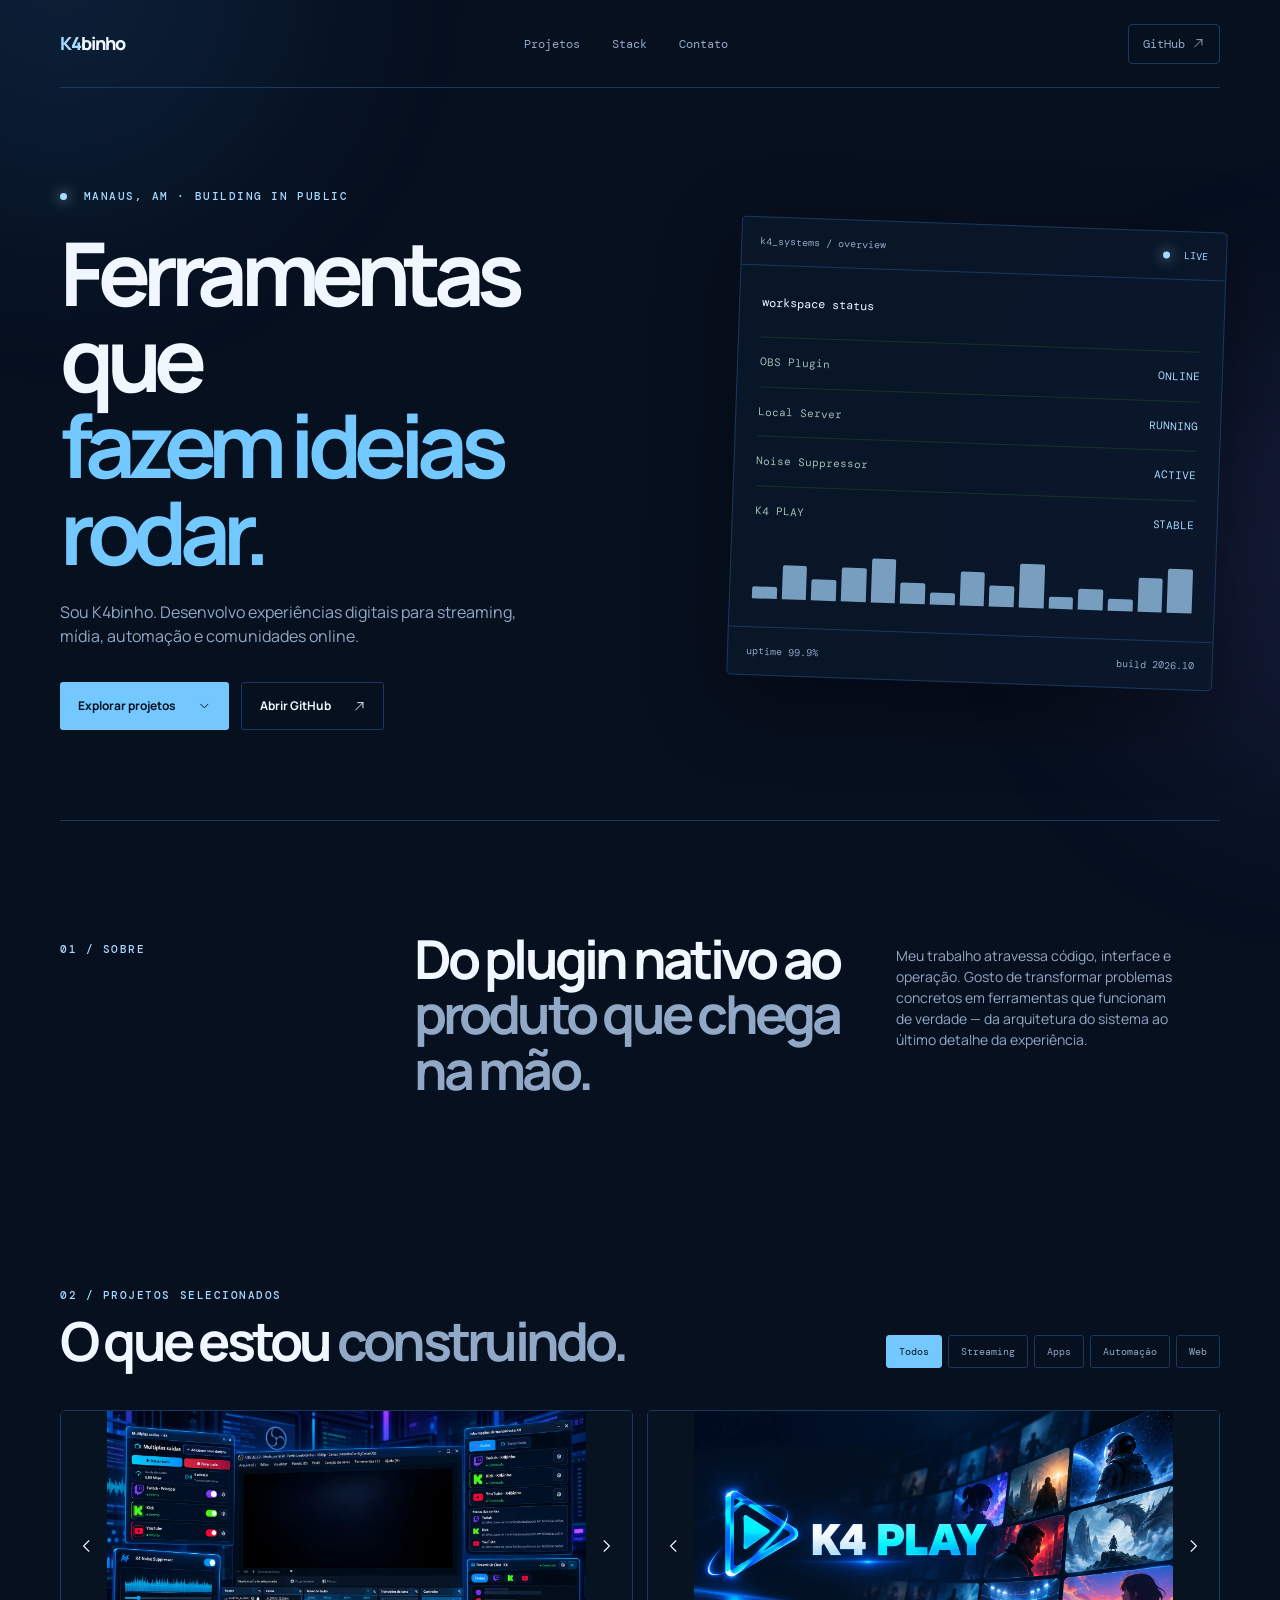
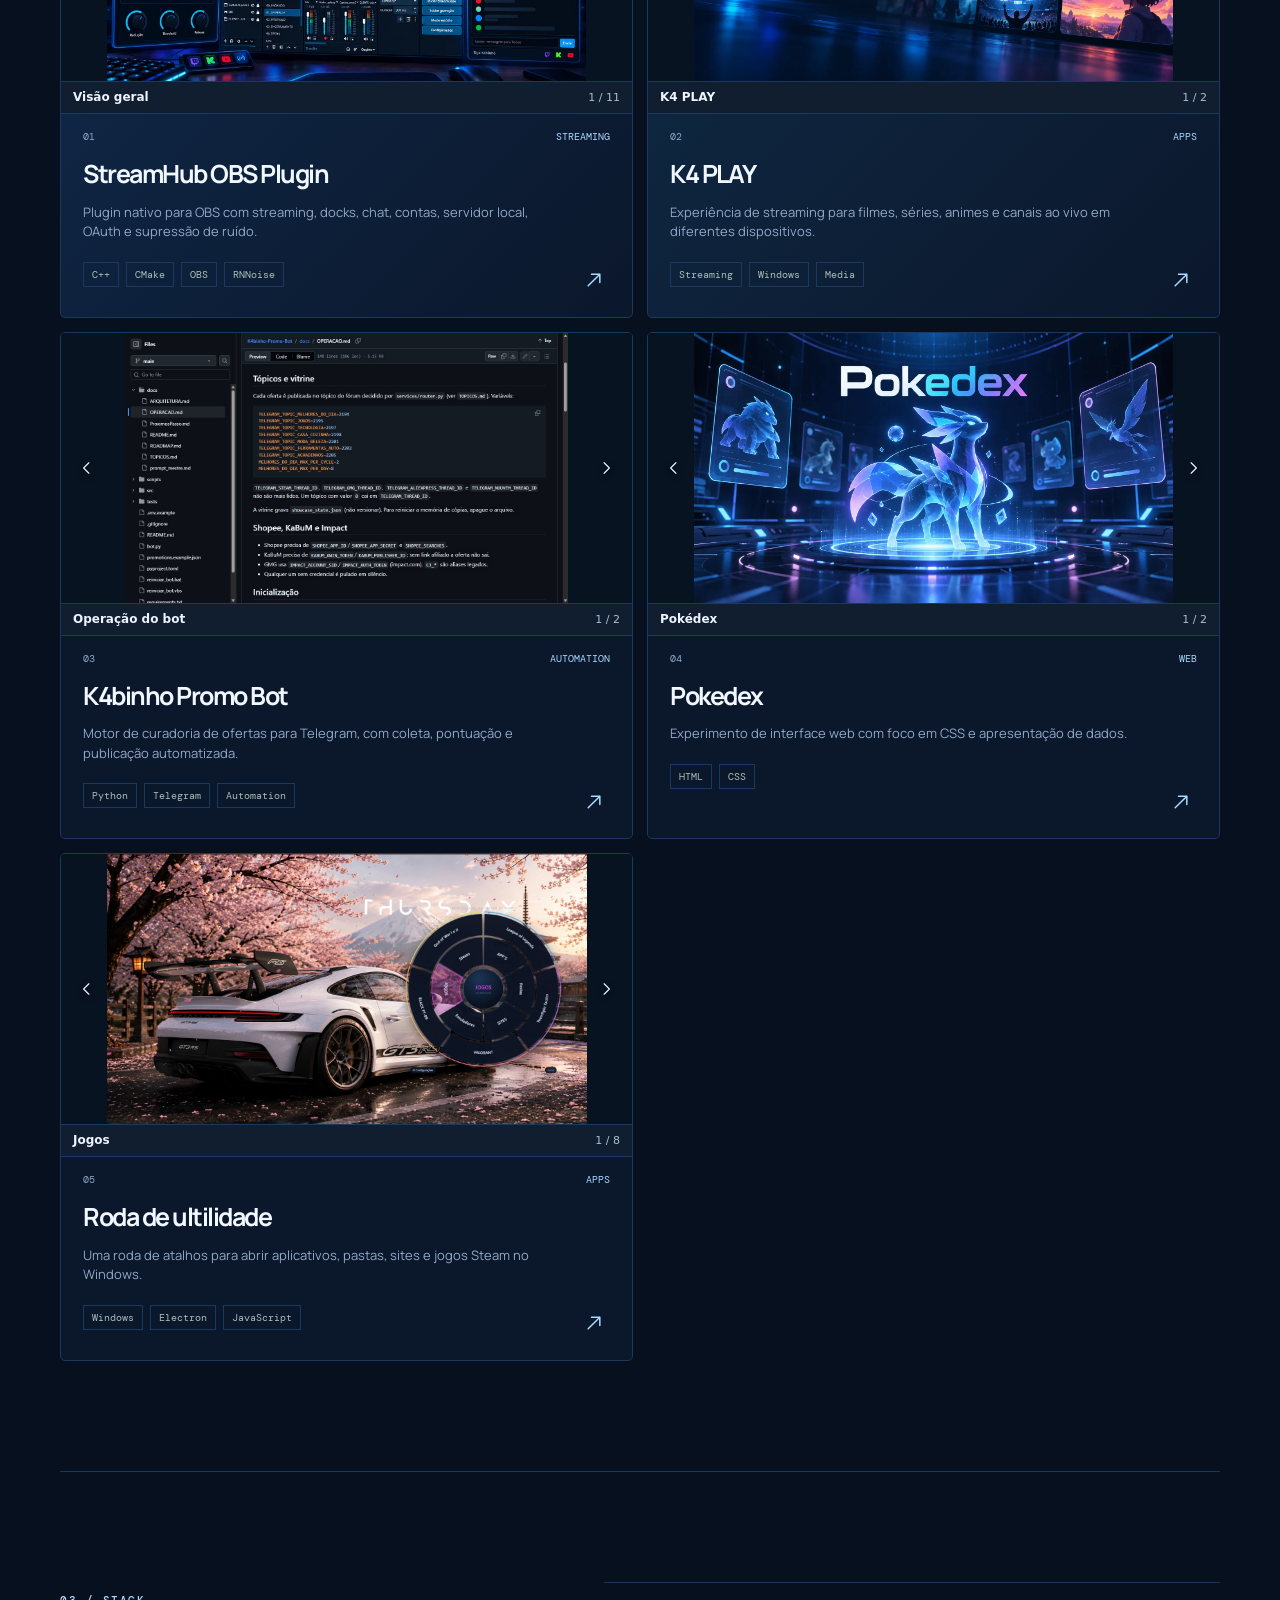
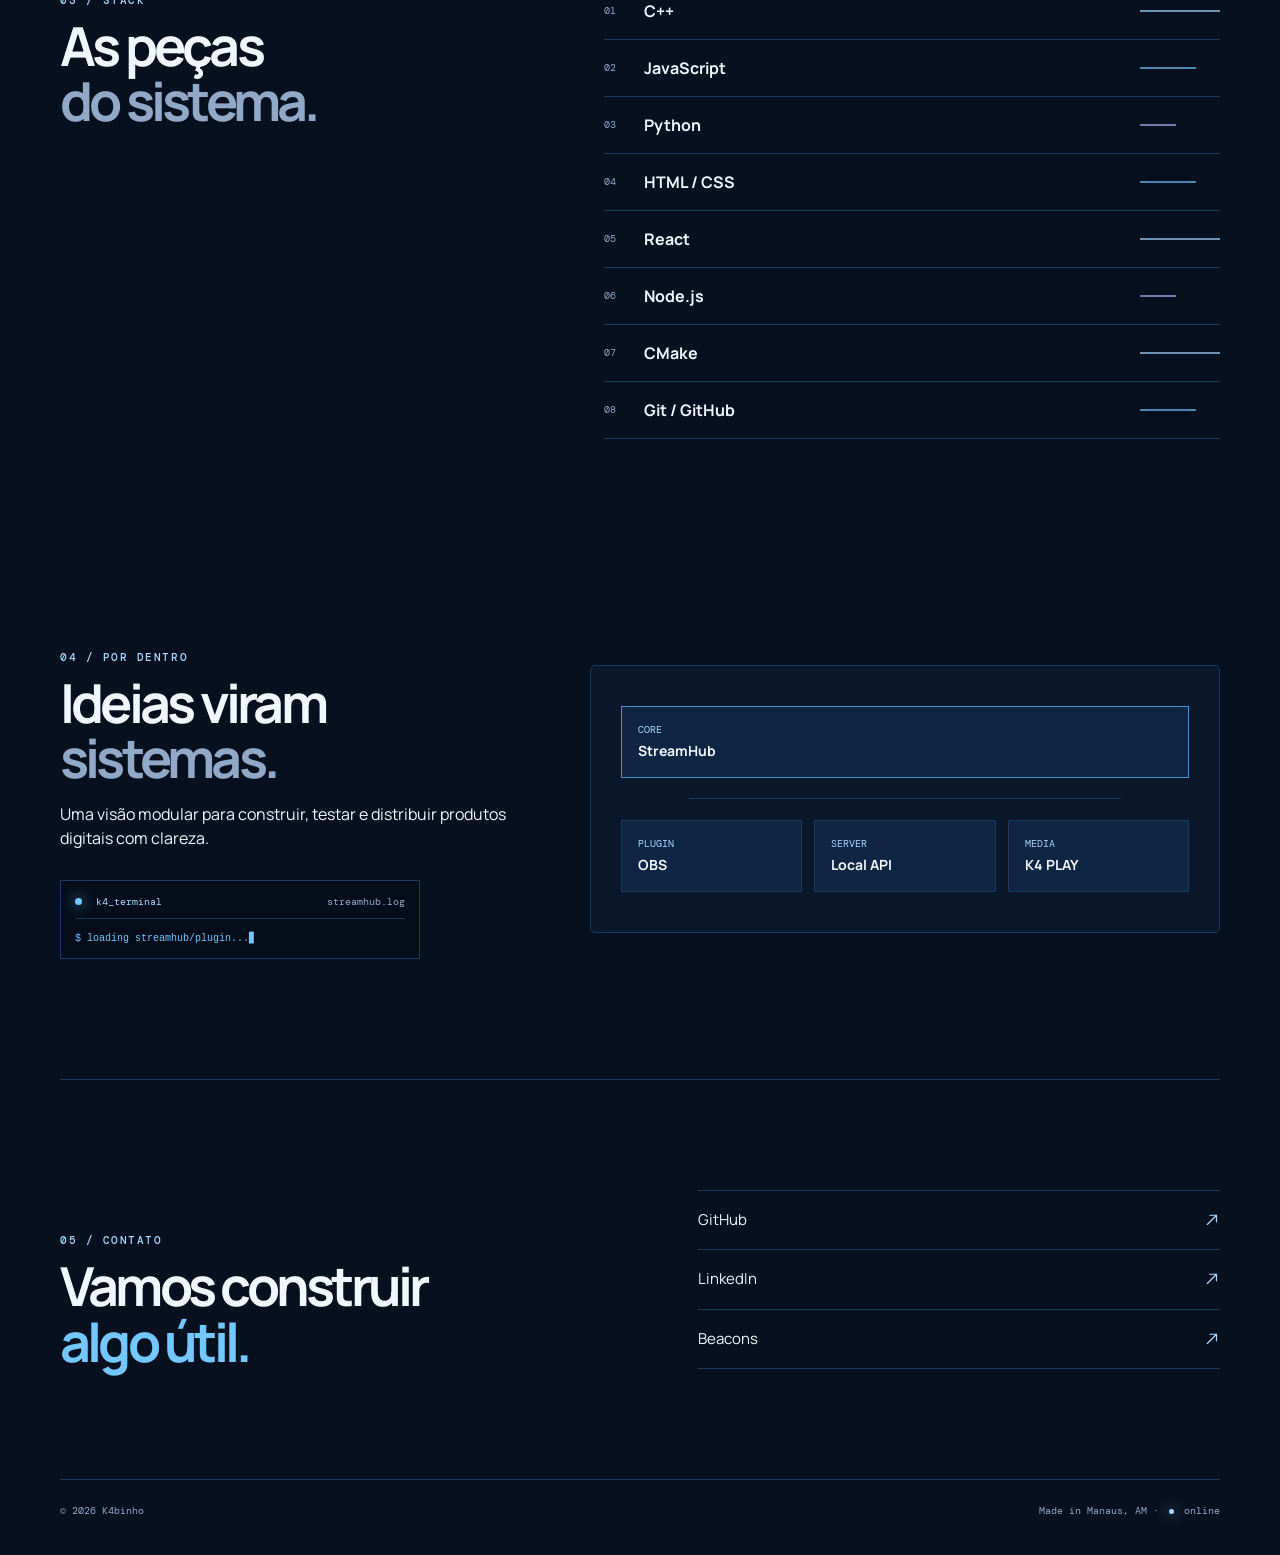
==== commit 15d01e7a: "Fixa setas nas laterais do carrossel" ====
--- a/index.html
+++ b/index.html
@@ -9,7 +9,7 @@
     <link rel="stylesheet" href="./styles.css" />
     <link rel="stylesheet" href="./theme-blue.css" />
     <link rel="stylesheet" href="./gallery.css" />
-    <link rel="stylesheet" href="./carousel.css?v=8" />
+    <link rel="stylesheet" href="./carousel.css?v=9" />
   </head>
   <body>
     <div class="ambient ambient-one"></div><div class="ambient ambient-two"></div>
--- a/carousel.css
+++ b/carousel.css
@@ -93,7 +93,7 @@
 .project-carousel .slides::-webkit-scrollbar{display:none}
 .slides>*{flex:0 0 100%;min-width:0;aspect-ratio:16/9;display:grid;place-items:center;scroll-snap-align:start;background:#081322}
 .slides img{width:100%;height:100%;object-fit:contain;min-height:0}
-.slide-nav{position:absolute;z-index:2;top:0;bottom:0;left:50%;width:min(100%,var(--nav-width,100%));display:flex;align-items:center;justify-content:space-between;transform:translateX(-50%);pointer-events:none}
+.slide-nav{position:absolute;z-index:2;inset:0 10px;display:flex;align-items:center;justify-content:space-between;pointer-events:none}
 .slide-nav button{display:grid;place-items:center;width:32px;height:46px;padding:0;border:0;border-radius:4px;background:transparent;color:#edf8ff;filter:drop-shadow(0 2px 3px #000);cursor:pointer;pointer-events:auto;transition:background .18s ease,color .18s ease,transform .18s ease}
 .slide-nav button svg{width:18px;height:18px;fill:none;stroke:currentColor;stroke-width:1.5;stroke-linecap:round;stroke-linejoin:round}
 .slide-nav .slide-next svg{transform:rotate(180deg)}
@@ -104,5 +104,5 @@
 .detail-gallery{margin:14px 0}.detail-gallery .slides>*{max-height:48dvh}
 .project-card.has-preview{display:flex;flex-direction:column;min-height:0;padding:0}.project-card.has-preview .project-meta{position:static;padding:16px 22px 0}.project-card.has-preview .project-content{position:static;padding:12px 62px 30px 22px;min-height:0;overflow-wrap:anywhere}
 .card-gallery{border:0;border-bottom:1px solid var(--line);border-radius:0}.card-gallery .slides>*{max-height:270px}
-@media(max-width:600px){.project-card.has-preview .project-content{padding:12px 58px 28px 18px}.slide-nav button{width:30px;height:42px}.slide-caption{padding:7px 10px}}
+@media(max-width:600px){.project-card.has-preview .project-content{padding:12px 58px 28px 18px}.slide-nav{inset-inline:6px}.slide-nav button{width:30px;height:42px}.slide-caption{padding:7px 10px}}
 @media(prefers-reduced-motion:reduce){.slide-nav button{transition:none}}
